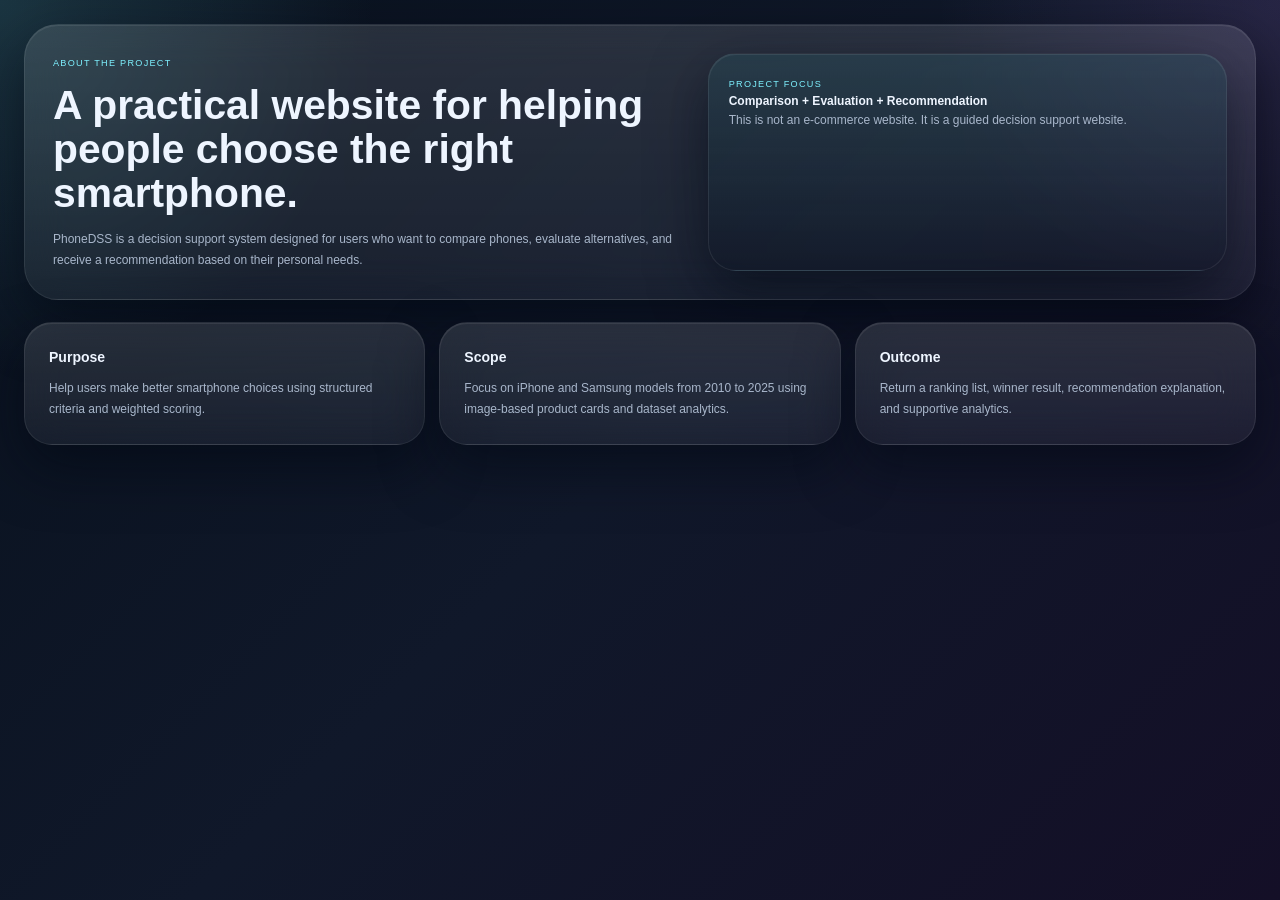
==== about.html @ c708b78e "Polish DSS UI and finalize project structure" ====
<!DOCTYPE html>
<html lang="en">
<head>
  <meta charset="UTF-8">
  <meta name="viewport" content="width=device-width, initial-scale=1.0">
  <title>About PhoneDSS</title>
  <link rel="stylesheet" href="assets/css/style.css?v=clean14">
</head>
<body class="site-page">
  <main class="site-shell">
    <section class="site-hero">
      <div>
        <span class="site-kicker">About The Project</span>
        <h1>A practical website for helping people choose the right smartphone.</h1>
        <p>
          PhoneDSS is a decision support system designed for users who want to compare phones,
          evaluate alternatives, and receive a recommendation based on their personal needs.
        </p>
      </div>
      <div class="site-visual-stack">
        <article class="hero-visual-card">
          <span class="site-kicker">Project Focus</span>
          <strong>Comparison + Evaluation + Recommendation</strong>
          <p>This is not an e-commerce website. It is a guided decision support website.</p>
        </article>
      </div>
    </section>

    <section class="insight-grid">
      <article class="site-card">
        <h3>Purpose</h3>
        <p>Help users make better smartphone choices using structured criteria and weighted scoring.</p>
      </article>
      <article class="site-card">
        <h3>Scope</h3>
        <p>Focus on iPhone and Samsung models from 2010 to 2025 using image-based product cards and dataset analytics.</p>
      </article>
      <article class="site-card">
        <h3>Outcome</h3>
        <p>Return a ranking list, winner result, recommendation explanation, and supportive analytics.</p>
      </article>
    </section>
  </main>
</body>
</html>
---- assets/css/style.css ----
:root {
  --bg: #09111d;
  --bg-elevated: #111b2c;
  --bg-panel: #172338;
  --text: #eef5ff;
  --muted: #a9b7cb;
  --accent: #7ef1ff;
  --accent-2: #bf8cff;
  --accent-soft: rgba(126, 241, 255, 0.14);
  --success: #6ff0c4;
  --warning: #ffd27d;
  --danger: #ff8fa5;
  --radius-xl: 28px;
  --radius-lg: 22px;
  --radius-md: 16px;
  --radius-sm: 12px;
  --shadow-raised:
    0 22px 56px rgba(2, 8, 18, 0.56),
    inset 0 1px 0 rgba(255, 255, 255, 0.08);
  --shadow-inset:
    inset 0 1px 0 rgba(255, 255, 255, 0.05),
    inset 0 -12px 24px rgba(3, 8, 18, 0.3);
  --shadow-hover:
    0 30px 68px rgba(2, 8, 18, 0.7),
    0 0 0 1px rgba(126, 241, 255, 0.18);
  --border: 1px solid rgba(255, 255, 255, 0.08);
  --transition: 220ms ease;
  --sidebar-width: 270px;
}

* {
  box-sizing: border-box;
}

html {
  font-size: 12px;
}

html,
body {
  margin: 0;
  min-height: 100%;
  font-family: "Segoe UI", Tahoma, Geneva, Verdana, sans-serif;
  background:
    radial-gradient(circle at top left, rgba(95, 179, 255, 0.12), transparent 30%),
    radial-gradient(circle at bottom right, rgba(125, 211, 165, 0.08), transparent 25%),
    var(--bg);
  color: var(--text);
}

body {
  min-height: 100vh;
  line-height: 1.5;
}

a {
  color: inherit;
  text-decoration: none;
}

button,
input,
select {
  font: inherit;
}

.app-shell {
  display: flex;
  min-height: 100vh;
  gap: 28px;
  padding: 24px;
}

.sidebar {
  width: var(--sidebar-width);
  background: var(--bg-elevated);
  border: var(--border);
  border-radius: var(--radius-xl);
  box-shadow: var(--shadow-raised);
  padding: 28px 20px;
  display: flex;
  flex-direction: column;
  gap: 24px;
}

.brand {
  display: flex;
  align-items: center;
  gap: 14px;
  padding: 14px 16px;
  border-radius: var(--radius-lg);
  background: var(--bg-panel);
  box-shadow: var(--shadow-raised);
}

.brand-mark {
  width: 48px;
  height: 48px;
  border-radius: 16px;
  display: grid;
  place-items: center;
  background: linear-gradient(145deg, #1f2937, #131922);
  box-shadow: var(--shadow-inset);
  color: var(--accent);
  font-size: 22px;
}

.brand h1,
.brand h2 {
  margin: 0;
  font-size: 1.05rem;
}

.brand p,
.page-header p,
.metric-card p,
.section-card p,
.result-box p,
.placeholder p {
  margin: 4px 0 0;
  color: var(--muted);
}

.menu {
  display: flex;
  flex-direction: column;
  gap: 12px;
}

.menu-label {
  margin: 0 14px;
  color: var(--muted);
  font-size: 0.82rem;
  text-transform: uppercase;
  letter-spacing: 0.12em;
}

.menu a {
  display: flex;
  align-items: center;
  gap: 14px;
  padding: 14px 18px;
  border-radius: var(--radius-md);
  color: var(--muted);
  background: transparent;
  transition:
    transform var(--transition),
    box-shadow var(--transition),
    color var(--transition),
    background var(--transition);
}

.menu a:hover {
  transform: translateX(6px);
  color: var(--text);
  background: rgba(255, 255, 255, 0.02);
  box-shadow: var(--shadow-raised);
}

.menu a.active {
  color: var(--text);
  background: linear-gradient(145deg, rgba(95, 179, 255, 0.16), rgba(95, 179, 255, 0.05));
  box-shadow: var(--shadow-inset);
}

.menu .icon {
  width: 42px;
  height: 42px;
  border-radius: 14px;
  display: grid;
  place-items: center;
  background: var(--bg-panel);
  box-shadow: var(--shadow-raised);
  font-size: 1rem;
}

.content {
  flex: 1;
  display: flex;
  flex-direction: column;
  gap: 24px;
}

.page-header,
.section-card,
.metric-card,
.chart-card,
.form-card,
.result-box,
.product-card,
.auth-card,
.placeholder {
  background: var(--bg-elevated);
  border: var(--border);
  border-radius: var(--radius-xl);
  box-shadow: var(--shadow-raised);
}

.page-header {
  padding: 28px;
  display: flex;
  justify-content: space-between;
  align-items: center;
  gap: 16px;
}

.page-header h2,
.section-card h3,
.chart-card h3,
.form-card h3,
.auth-card h2,
.result-box h3,
.placeholder h3 {
  margin: 0;
}

.header-pill {
  padding: 10px 16px;
  border-radius: 999px;
  background: var(--bg-panel);
  box-shadow: var(--shadow-inset);
  color: var(--accent);
}

.grid {
  display: grid;
  gap: 20px;
}

.metrics-grid {
  grid-template-columns: repeat(auto-fit, minmax(180px, 1fr));
}

.metric-card,
.product-card {
  padding: 22px;
}

.metric-card h3,
.product-card h3 {
  margin: 0 0 10px;
}

.metric-value {
  font-size: 2rem;
  font-weight: 700;
}

.dashboard-grid {
  display: grid;
  grid-template-columns: 2fr 1fr;
  gap: 20px;
}

.chart-card,
.section-card,
.form-card,
.result-box,
.placeholder {
  padding: 24px;
}

.chart-wrap {
  height: 320px;
  margin-top: 20px;
}

.small-chart {
  height: 260px;
}

.split-layout {
  display: grid;
  grid-template-columns: 1.2fr 0.8fr;
  gap: 20px;
}

.form-grid,
.product-grid,
.analytics-grid,
.ranking-list,
.score-list {
  display: grid;
  gap: 18px;
}

.form-grid.two-col,
.product-grid,
.analytics-grid {
  grid-template-columns: repeat(auto-fit, minmax(220px, 1fr));
}

.field {
  display: flex;
  flex-direction: column;
  gap: 10px;
}

.field label {
  color: var(--muted);
  font-size: 0.94rem;
}

.field input,
.field select {
  width: 100%;
  padding: 15px 16px;
  border: 0;
  outline: none;
  color: var(--text);
  background: var(--bg-panel);
  border-radius: var(--radius-md);
  box-shadow: var(--shadow-inset);
  transition: box-shadow var(--transition), transform var(--transition);
}

.field input:focus,
.field select:focus {
  transform: translateY(-1px);
  box-shadow:
    var(--shadow-inset),
    0 0 0 1px rgba(95, 179, 255, 0.35);
}

.btn {
  border: 0;
  border-radius: 18px;
  padding: 14px 22px;
  color: var(--text);
  background: linear-gradient(145deg, #1f2937, #121821);
  box-shadow: var(--shadow-raised);
  cursor: pointer;
  transition:
    transform var(--transition),
    box-shadow var(--transition),
    color var(--transition);
}

.btn:hover {
  transform: translateY(-2px);
  box-shadow: var(--shadow-hover);
  color: var(--accent);
}

.btn:active {
  transform: translateY(0);
  box-shadow: var(--shadow-inset);
}

.auth-page {
  min-height: 100vh;
  display: grid;
  place-items: center;
  padding: 24px;
}

.auth-card {
  width: min(460px, 100%);
  padding: 36px;
}

.auth-card .form-grid {
  margin-top: 24px;
}

.auth-card .btn {
  margin-top: 8px;
}

.product-card .meta,
.ranking-item,
.score-item,
.winner-badge {
  display: flex;
  align-items: center;
  justify-content: space-between;
  gap: 12px;
}

.product-card .meta {
  margin-top: 16px;
  color: var(--muted);
  font-size: 0.92rem;
}

.rich-product-card {
  padding: 0;
  overflow: hidden;
}

.product-image-wrap {
  height: 220px;
  padding: 22px 22px 0;
  display: grid;
  place-items: center;
  background:
    radial-gradient(circle at top, rgba(95, 179, 255, 0.12), transparent 42%),
    var(--bg-elevated);
}

.product-image {
  max-width: 100%;
  max-height: 180px;
  object-fit: contain;
  filter: drop-shadow(0 12px 20px rgba(0, 0, 0, 0.35));
}

.product-content {
  padding: 0 22px 22px;
}

.chip {
  display: inline-flex;
  align-items: center;
  padding: 8px 14px;
  border-radius: 999px;
  background: var(--accent-soft);
  color: var(--accent);
  font-size: 0.88rem;
}

.ranking-list,
.score-list {
  margin-top: 18px;
}

.ranking-item,
.score-item,
.winner-badge {
  padding: 14px 16px;
  border-radius: var(--radius-md);
  background: var(--bg-panel);
  box-shadow: var(--shadow-inset);
}

.winner-badge {
  margin-top: 20px;
  color: var(--success);
}

.muted {
  color: var(--muted);
}

.sidebar-only-preview {
  max-width: 360px;
}

.placeholder {
  display: grid;
  place-items: center;
  min-height: 220px;
  text-align: center;
}

.landing-page {
  min-height: 100vh;
  padding: 28px;
}

.store-shell {
  width: min(1320px, 100%);
  margin: 0 auto;
  display: grid;
  gap: 24px;
}

.store-hero,
.store-block {
  background: var(--bg-elevated);
  border: var(--border);
  border-radius: var(--radius-xl);
  box-shadow: var(--shadow-raised);
}

.store-hero {
  position: relative;
  overflow: hidden;
  padding: 32px;
  background:
    radial-gradient(circle at top left, rgba(255, 191, 105, 0.12), transparent 24%),
    radial-gradient(circle at right center, rgba(95, 179, 255, 0.18), transparent 30%),
    var(--bg-elevated);
}

.store-orb {
  position: absolute;
  border-radius: 999px;
  filter: blur(10px);
  opacity: 0.7;
}

.store-orb-one {
  width: 220px;
  height: 220px;
  top: -80px;
  right: 8%;
  background: radial-gradient(circle, rgba(95, 179, 255, 0.18), transparent 70%);
}

.store-orb-two {
  width: 200px;
  height: 200px;
  bottom: -70px;
  left: -40px;
  background: radial-gradient(circle, rgba(125, 211, 165, 0.12), transparent 70%);
}

.store-nav,
.store-actions,
.spotlight-row,
.store-grid,
.store-hero-grid,
.store-categories,
.product-showcase-grid,
.store-mini-stats {
  display: grid;
  gap: 18px;
}

.store-nav {
  position: relative;
  z-index: 1;
  grid-template-columns: auto 1fr;
  align-items: center;
}

.store-nav-links {
  display: flex;
  justify-content: flex-end;
  flex-wrap: wrap;
  gap: 12px;
}

.store-nav-links a,
.landing-link-button {
  display: inline-flex;
  align-items: center;
  justify-content: center;
  padding: 12px 18px;
  border-radius: 16px;
  background: rgba(255, 255, 255, 0.03);
  box-shadow: var(--shadow-inset);
  transition:
    transform var(--transition),
    box-shadow var(--transition),
    color var(--transition);
}

.store-nav-links a:hover,
.landing-link-button:hover {
  transform: translateY(-2px);
  box-shadow: var(--shadow-hover);
  color: var(--accent);
}

.store-hero-grid {
  position: relative;
  z-index: 1;
  margin-top: 30px;
  grid-template-columns: minmax(320px, 1.1fr) minmax(320px, 0.9fr);
  align-items: center;
}

.store-kicker {
  display: inline-flex;
  align-items: center;
  gap: 10px;
  color: var(--accent);
  text-transform: uppercase;
  letter-spacing: 0.12em;
  font-size: 0.82rem;
}

.store-kicker::before {
  content: "";
  width: 34px;
  height: 1px;
  background: rgba(95, 179, 255, 0.9);
}

.store-copy h1 {
  margin: 18px 0 0;
  font-size: clamp(2.4rem, 4.4vw, 4.9rem);
  line-height: 0.98;
  max-width: 11ch;
}

.store-copy p,
.promo-block p,
.category-card p,
.product-showcase-card p,
.spotlight-main p {
  color: var(--muted);
  line-height: 1.7;
}

.store-copy p {
  margin: 18px 0 0;
  max-width: 34rem;
}

.store-actions {
  margin-top: 28px;
  display: flex;
  flex-wrap: wrap;
  gap: 14px;
}

.store-mini-stats {
  margin-top: 26px;
  grid-template-columns: repeat(3, minmax(0, 1fr));
}

.store-mini-card,
.spotlight-card,
.category-card,
.product-showcase-card {
  border-radius: 22px;
  background: linear-gradient(145deg, #1d2432, #131923);
  box-shadow: var(--shadow-raised);
  border: 1px solid rgba(255, 255, 255, 0.04);
}

.store-mini-card {
  padding: 18px;
}

.store-mini-card strong {
  display: block;
  margin-bottom: 8px;
  font-size: 1.18rem;
}

.store-mini-card span,
.spotlight-label,
.product-badge {
  color: var(--muted);
  font-size: 0.9rem;
}

.spotlight-main {
  padding: 24px;
}

.spotlight-main h3 {
  margin: 14px 0 0;
  font-size: 1.55rem;
}

.device-stack {
  display: grid;
  grid-template-columns: repeat(2, minmax(0, 1fr));
  gap: 14px;
  margin-top: 20px;
}

.device-tile {
  padding: 18px;
  border-radius: 18px;
  background: rgba(255, 255, 255, 0.03);
  box-shadow: var(--shadow-inset);
}

.device-tile span {
  display: block;
  margin-bottom: 8px;
  color: var(--muted);
  font-size: 0.85rem;
}

.device-tile strong {
  font-size: 1.1rem;
}

.spotlight-row {
  grid-template-columns: repeat(2, minmax(0, 1fr));
}

.spotlight-card {
  padding: 20px;
}

.spotlight-card strong {
  display: block;
  margin-top: 8px;
  font-size: 1.2rem;
}

.store-sections,
.store-grid {
  display: grid;
  gap: 24px;
}

.store-block {
  padding: 28px;
}

.store-categories {
  grid-template-columns: repeat(3, minmax(0, 1fr));
}

.category-card,
.product-showcase-card {
  padding: 22px;
  transition:
    transform var(--transition),
    box-shadow var(--transition),
    border-color var(--transition);
}

.category-card:hover,
.product-showcase-card:hover {
  transform: translateY(-4px);
  box-shadow: var(--shadow-hover);
  border-color: rgba(95, 179, 255, 0.14);
}

.category-card h3,
.product-showcase-card h3,
.promo-block h2 {
  margin: 16px 0 10px;
}

.store-grid {
  grid-template-columns: 1.35fr 0.9fr;
}

.product-showcase-grid {
  grid-template-columns: repeat(2, minmax(0, 1fr));
}

.product-badge {
  display: inline-flex;
  padding: 8px 12px;
  border-radius: 999px;
  background: rgba(95, 179, 255, 0.12);
  color: var(--accent);
}

.product-showcase-card strong {
  display: inline-block;
  margin-top: 20px;
  color: var(--text);
}

.promo-block {
  display: flex;
  flex-direction: column;
  justify-content: center;
  background:
    radial-gradient(circle at top right, rgba(95, 179, 255, 0.12), transparent 24%),
    linear-gradient(145deg, #1b2230, #121821);
}

.landing-panel-header {
  display: flex;
  justify-content: space-between;
  align-items: flex-start;
  gap: 16px;
  margin-bottom: 24px;
}

.landing-panel-header h2 {
  margin: 0;
  font-size: 1.4rem;
}

.landing-panel-header p {
  margin: 8px 0 0;
  color: var(--muted);
}

.nav-card-icon {
  width: 52px;
  height: 52px;
  border-radius: 18px;
  display: grid;
  place-items: center;
  background: var(--bg-panel);
  box-shadow: var(--shadow-inset);
  color: var(--accent);
  font-size: 1.2rem;
}

.nav-card-tag {
  color: var(--muted);
  font-size: 0.82rem;
  text-transform: uppercase;
  letter-spacing: 0.08em;
}

@media (max-width: 1080px) {
  .dashboard-grid,
  .split-layout,
  .store-hero-grid,
  .store-grid {
    grid-template-columns: 1fr;
  }

  .store-hero,
  .store-block {
    padding: 28px;
  }

  .store-copy h1 {
    max-width: 13ch;
  }
}

@media (max-width: 900px) {
  .app-shell {
    flex-direction: column;
  }

  .sidebar {
    width: 100%;
  }

  .store-nav,
  .store-categories,
  .store-mini-stats,
  .spotlight-row,
  .product-showcase-grid,
  .device-stack {
    grid-template-columns: 1fr;
  }

  .landing-panel-header,
  .store-nav-links,
  .store-actions {
    flex-direction: column;
    align-items: flex-start;
    justify-content: flex-start;
  }
}

@media (max-width: 640px) {
  .app-shell {
    padding: 16px;
  }

  .page-header,
  .section-card,
  .chart-card,
  .form-card,
  .result-box,
  .metric-card,
  .product-card,
  .auth-card {
    padding: 20px;
  }

  .landing-page {
    padding: 16px;
  }

  .store-hero,
  .store-block {
    padding: 22px;
  }

  .store-copy h1 {
    font-size: 2rem;
  }
}

.simple-home {
  width: min(1120px, 100%);
  margin: 0 auto;
  display: grid;
  gap: 24px;
}

.simple-hero,
.simple-stat-card,
.simple-link-card {
  background: var(--bg-elevated);
  border: var(--border);
  border-radius: var(--radius-xl);
  box-shadow: var(--shadow-raised);
}

.simple-hero {
  position: relative;
  overflow: hidden;
  padding: 32px;
  background:
    radial-gradient(circle at top right, rgba(95, 179, 255, 0.16), transparent 28%),
    radial-gradient(circle at bottom left, rgba(125, 211, 165, 0.08), transparent 24%),
    var(--bg-elevated);
}

.simple-glow {
  position: absolute;
  border-radius: 999px;
  opacity: 0.7;
  filter: blur(10px);
}

.simple-glow-one {
  width: 180px;
  height: 180px;
  top: -70px;
  right: -30px;
  background: radial-gradient(circle, rgba(95, 179, 255, 0.2), transparent 70%);
}

.simple-glow-two {
  width: 160px;
  height: 160px;
  bottom: -60px;
  left: -40px;
  background: radial-gradient(circle, rgba(255, 191, 105, 0.12), transparent 70%);
}

.simple-nav,
.simple-actions,
.simple-stats,
.simple-links {
  display: grid;
  gap: 18px;
}

.simple-nav {
  position: relative;
  z-index: 1;
  grid-template-columns: auto 1fr;
  align-items: center;
}

.simple-nav-links {
  display: flex;
  justify-content: flex-end;
  flex-wrap: wrap;
  gap: 12px;
}

.simple-nav-links a {
  display: inline-flex;
  align-items: center;
  justify-content: center;
  padding: 12px 18px;
  border-radius: 16px;
  background: rgba(255, 255, 255, 0.03);
  box-shadow: var(--shadow-inset);
  transition:
    transform var(--transition),
    box-shadow var(--transition),
    color var(--transition);
}

.simple-nav-links a:hover {
  transform: translateY(-2px);
  box-shadow: var(--shadow-hover);
  color: var(--accent);
}

.simple-hero-body {
  position: relative;
  z-index: 1;
  max-width: 760px;
  margin-top: 38px;
}

.simple-kicker {
  display: inline-flex;
  align-items: center;
  gap: 10px;
  color: var(--accent);
  font-size: 0.82rem;
  text-transform: uppercase;
  letter-spacing: 0.12em;
}

.simple-kicker::before {
  content: "";
  width: 34px;
  height: 1px;
  background: rgba(95, 179, 255, 0.8);
}

.simple-hero h1 {
  margin: 18px 0 0;
  font-size: clamp(2.2rem, 4vw, 4rem);
  line-height: 1.04;
  max-width: 12ch;
}

.simple-hero p {
  margin: 18px 0 0;
  max-width: 42rem;
  color: var(--muted);
  line-height: 1.7;
}

.simple-actions {
  margin-top: 26px;
  display: flex;
  flex-wrap: wrap;
  gap: 14px;
}

.simple-stats {
  grid-template-columns: repeat(3, minmax(0, 1fr));
}

.simple-stat-card {
  padding: 22px;
}

.simple-stat-card strong {
  display: block;
  margin-bottom: 8px;
  font-size: 1.4rem;
}

.simple-stat-card span {
  color: var(--muted);
}

.simple-links {
  grid-template-columns: repeat(2, minmax(0, 1fr));
}

.simple-link-card {
  padding: 24px;
  transition:
    transform var(--transition),
    box-shadow var(--transition),
    border-color var(--transition);
}

.simple-link-card:hover {
  transform: translateY(-4px);
  box-shadow: var(--shadow-hover);
  border-color: rgba(95, 179, 255, 0.16);
}

.simple-link-card h3 {
  margin: 18px 0 10px;
}

.simple-link-card p {
  margin: 0;
  color: var(--muted);
  line-height: 1.7;
}

@media (max-width: 900px) {
  .simple-nav,
  .simple-stats,
  .simple-links {
    grid-template-columns: 1fr;
  }

  .simple-nav-links,
  .simple-actions {
    justify-content: flex-start;
  }
}

@media (max-width: 640px) {
  .simple-hero {
    padding: 22px;
  }

  .simple-hero-body {
    margin-top: 28px;
  }

  .simple-hero h1 {
    font-size: 2rem;
  }
}

.academic-home {
  width: min(1160px, 100%);
  margin: 0 auto;
  display: grid;
  gap: 24px;
}

.academic-hero,
.academic-metric-card,
.academic-section,
.academic-summary-card,
.academic-summary-item,
.academic-card,
.academic-objective {
  background: var(--bg-elevated);
  border: var(--border);
  border-radius: var(--radius-xl);
  box-shadow: var(--shadow-raised);
}

.academic-hero {
  position: relative;
  overflow: hidden;
  padding: 32px;
  background:
    radial-gradient(circle at top right, rgba(95, 179, 255, 0.12), transparent 26%),
    radial-gradient(circle at bottom left, rgba(125, 211, 165, 0.06), transparent 24%),
    var(--bg-elevated);
}

.academic-glow {
  position: absolute;
  border-radius: 999px;
  opacity: 0.65;
  filter: blur(10px);
}

.academic-glow-one {
  width: 180px;
  height: 180px;
  top: -60px;
  right: -30px;
  background: radial-gradient(circle, rgba(95, 179, 255, 0.15), transparent 70%);
}

.academic-glow-two {
  width: 160px;
  height: 160px;
  bottom: -50px;
  left: -30px;
  background: radial-gradient(circle, rgba(255, 191, 105, 0.08), transparent 70%);
}

.academic-nav,
.academic-actions,
.academic-metrics,
.academic-grid {
  display: grid;
  gap: 18px;
}

.academic-nav {
  position: relative;
  z-index: 1;
  grid-template-columns: auto 1fr;
  align-items: center;
}

.academic-nav-links {
  display: flex;
  justify-content: flex-end;
  flex-wrap: wrap;
  gap: 12px;
}

.academic-nav-links a {
  display: inline-flex;
  align-items: center;
  justify-content: center;
  padding: 12px 18px;
  border-radius: 16px;
  background: rgba(255, 255, 255, 0.03);
  box-shadow: var(--shadow-inset);
  transition:
    transform var(--transition),
    box-shadow var(--transition),
    color var(--transition);
}

.academic-nav-links a:hover {
  transform: translateY(-2px);
  box-shadow: var(--shadow-hover);
  color: var(--accent);
}

.academic-hero-grid {
  position: relative;
  z-index: 1;
  display: grid;
  grid-template-columns: minmax(320px, 1.2fr) minmax(300px, 0.8fr);
  gap: 24px;
  margin-top: 34px;
}

.academic-kicker {
  display: inline-flex;
  align-items: center;
  gap: 10px;
  color: var(--accent);
  font-size: 0.82rem;
  text-transform: uppercase;
  letter-spacing: 0.12em;
}

.academic-kicker::before {
  content: "";
  width: 34px;
  height: 1px;
  background: rgba(95, 179, 255, 0.8);
}

.academic-copy h1 {
  margin: 18px 0 0;
  font-size: clamp(2.2rem, 4vw, 4rem);
  line-height: 1.06;
  max-width: 14ch;
}

.academic-copy p,
.academic-card p,
.academic-summary-card p,
.academic-objective p {
  color: var(--muted);
  line-height: 1.75;
}

.academic-copy p {
  margin: 18px 0 0;
  max-width: 40rem;
}

.academic-actions {
  margin-top: 26px;
  display: flex;
  flex-wrap: wrap;
  gap: 14px;
}

.academic-summary {
  display: grid;
  gap: 16px;
}

.academic-summary-card,
.academic-summary-item {
  padding: 22px;
}

.academic-label,
.academic-card-tag {
  display: inline-flex;
  color: var(--accent);
  font-size: 0.8rem;
  text-transform: uppercase;
  letter-spacing: 0.1em;
}

.academic-summary-card h3 {
  margin: 14px 0 10px;
}

.academic-summary-item strong {
  display: block;
  margin-bottom: 8px;
}

.academic-summary-item span {
  color: var(--muted);
  line-height: 1.6;
}

.academic-metrics {
  grid-template-columns: repeat(3, minmax(0, 1fr));
}

.academic-metric-card {
  padding: 22px;
}

.academic-metric-card strong {
  display: block;
  margin-bottom: 8px;
  font-size: 1.35rem;
}

.academic-metric-card span {
  color: var(--muted);
}

.academic-section {
  padding: 28px;
}

.academic-section-head {
  display: flex;
  justify-content: space-between;
  align-items: flex-start;
  gap: 16px;
  margin-bottom: 24px;
}

.academic-section-head h2 {
  margin: 0;
}

.academic-section-head p {
  margin: 8px 0 0;
  color: var(--muted);
}

.academic-grid {
  grid-template-columns: repeat(2, minmax(0, 1fr));
}

.academic-card {
  padding: 24px;
  transition:
    transform var(--transition),
    box-shadow var(--transition),
    border-color var(--transition);
}

.academic-card:hover {
  transform: translateY(-4px);
  box-shadow: var(--shadow-hover);
  border-color: rgba(95, 179, 255, 0.14);
}

.academic-card .nav-card-icon {
  margin-top: 16px;
}

.academic-card h3 {
  margin: 18px 0 10px;
}

.academic-objective {
  padding: 24px;
}

.academic-objective p {
  margin: 0;
  max-width: 58rem;
}

@media (max-width: 960px) {
  .academic-hero-grid,
  .academic-metrics,
  .academic-grid {
    grid-template-columns: 1fr;
  }

  .academic-nav {
    grid-template-columns: 1fr;
  }

  .academic-nav-links,
  .academic-actions {
    justify-content: flex-start;
  }
}

@media (max-width: 640px) {
  .academic-hero,
  .academic-section {
    padding: 22px;
  }

  .academic-copy h1 {
    font-size: 2rem;
  }

  .academic-section-head {
    flex-direction: column;
    align-items: flex-start;
  }
}

.website-home {
  width: min(1240px, 100%);
  margin: 0 auto;
  display: grid;
  gap: 24px;
}

.website-hero,
.website-section,
.info-card,
.image-feature-card,
.website-module-card,
.compact-section {
  background: var(--bg-elevated);
  border: var(--border);
  border-radius: var(--radius-xl);
  box-shadow: var(--shadow-raised);
}

.website-hero {
  position: relative;
  overflow: hidden;
  padding: 32px;
  background:
    radial-gradient(circle at top right, rgba(95, 179, 255, 0.16), transparent 26%),
    radial-gradient(circle at bottom left, rgba(125, 211, 165, 0.08), transparent 24%),
    var(--bg-elevated);
}

.website-glow {
  position: absolute;
  border-radius: 999px;
  opacity: 0.7;
  filter: blur(10px);
}

.website-glow-one {
  width: 190px;
  height: 190px;
  top: -60px;
  right: -30px;
  background: radial-gradient(circle, rgba(95, 179, 255, 0.16), transparent 70%);
}

.website-glow-two {
  width: 160px;
  height: 160px;
  bottom: -50px;
  left: -40px;
  background: radial-gradient(circle, rgba(255, 191, 105, 0.08), transparent 70%);
}

.website-nav,
.website-actions,
.website-feature-grid,
.website-card-grid,
.website-bottom-grid,
.website-mini-metrics,
.gallery-strip {
  display: grid;
  gap: 18px;
}

.website-nav {
  position: relative;
  z-index: 1;
  grid-template-columns: auto 1fr;
  align-items: center;
}

.website-nav-links {
  display: flex;
  justify-content: flex-end;
  flex-wrap: wrap;
  gap: 12px;
}

.website-nav-links a {
  display: inline-flex;
  align-items: center;
  justify-content: center;
  padding: 12px 18px;
  border-radius: 16px;
  background: rgba(255, 255, 255, 0.03);
  box-shadow: var(--shadow-inset);
  transition:
    transform var(--transition),
    box-shadow var(--transition),
    color var(--transition);
}

.website-nav-links a:hover {
  transform: translateY(-2px);
  box-shadow: var(--shadow-hover);
  color: var(--accent);
}

.website-hero-grid {
  position: relative;
  z-index: 1;
  display: grid;
  grid-template-columns: minmax(320px, 1.05fr) minmax(320px, 0.95fr);
  gap: 24px;
  align-items: center;
  margin-top: 32px;
}

.website-kicker,
.website-card-tag {
  display: inline-flex;
  align-items: center;
  gap: 10px;
  color: var(--accent);
  font-size: 0.82rem;
  text-transform: uppercase;
  letter-spacing: 0.12em;
}

.website-kicker::before {
  content: "";
  width: 34px;
  height: 1px;
  background: rgba(95, 179, 255, 0.8);
}

.website-copy h1 {
  margin: 18px 0 0;
  font-size: clamp(2.4rem, 4.1vw, 4.4rem);
  line-height: 1.02;
  max-width: 12ch;
}

.website-copy p,
.website-module-content p,
.image-feature-content p,
.info-card p,
.criteria-item span,
.highlight-panel p {
  color: var(--muted);
  line-height: 1.72;
}

.website-copy p {
  margin: 18px 0 0;
  max-width: 40rem;
}

.website-actions {
  display: flex;
  flex-wrap: wrap;
  gap: 14px;
  margin-top: 26px;
}

.website-mini-metrics {
  margin-top: 28px;
  grid-template-columns: repeat(3, minmax(0, 1fr));
}

.website-mini-metric {
  padding: 16px 18px;
  border-radius: 18px;
  background: rgba(255, 255, 255, 0.03);
  box-shadow: var(--shadow-inset);
}

.website-mini-metric strong {
  display: block;
  margin-bottom: 8px;
  font-size: 1.2rem;
}

.website-mini-metric span {
  color: var(--muted);
  font-size: 0.9rem;
}

.hero-visual-card,
.website-module-card img,
.image-feature-card img {
  width: 100%;
  object-fit: cover;
}

.hero-visual-card {
  position: relative;
  min-height: 420px;
  border-radius: 28px;
  overflow: hidden;
  box-shadow: var(--shadow-raised);
}

.hero-visual-stack {
  position: relative;
  padding: 14px 0 14px 14px;
}

.hero-visual-card img {
  height: 100%;
}

.hero-visual-overlay {
  position: absolute;
  left: 22px;
  right: 22px;
  bottom: 22px;
  padding: 18px 20px;
  border-radius: 20px;
  background: rgba(17, 22, 31, 0.68);
  backdrop-filter: blur(10px);
}

.hero-visual-overlay span {
  display: block;
  color: var(--muted);
  margin-bottom: 8px;
}

.hero-visual-overlay strong {
  font-size: 1.2rem;
}

.floating-insight-card {
  position: absolute;
  left: -6px;
  bottom: -10px;
  width: min(280px, 82%);
  padding: 20px;
  border-radius: 22px;
  background: rgba(17, 22, 31, 0.82);
  backdrop-filter: blur(14px);
  box-shadow: var(--shadow-hover);
  border: 1px solid rgba(255, 255, 255, 0.06);
}

.floating-insight-card h3 {
  margin: 12px 0 10px;
}

.floating-insight-card p {
  margin: 0;
  color: var(--muted);
  line-height: 1.65;
}

.website-feature-grid {
  grid-template-columns: 1.3fr 0.7fr 0.7fr;
}

.image-feature-card {
  display: grid;
  grid-template-columns: 1fr 0.92fr;
  overflow: hidden;
}

.image-feature-content {
  padding: 26px;
}

.image-feature-card img {
  height: 100%;
  min-height: 250px;
}

.dramatic-card {
  background:
    linear-gradient(145deg, rgba(255,255,255,0.02), transparent),
    var(--bg-elevated);
}

.image-feature-content h3,
.info-card strong,
.highlight-panel h3 {
  margin: 14px 0 10px;
}

.text-link {
  display: inline-flex;
  margin-top: 16px;
  color: var(--accent);
}

.info-card {
  padding: 26px;
  display: flex;
  flex-direction: column;
  gap: 14px;
}

.info-card strong {
  display: block;
  font-size: 1.35rem;
}

.info-card-image {
  width: 100%;
  height: 160px;
  object-fit: cover;
  border-radius: 20px;
  box-shadow: var(--shadow-inset);
}

.website-section {
  padding: 28px;
}

.website-section-head {
  display: flex;
  justify-content: space-between;
  align-items: flex-start;
  gap: 16px;
  margin-bottom: 24px;
}

.website-section-head h2 {
  margin: 0;
}

.website-section-head p {
  margin: 8px 0 0;
  color: var(--muted);
}

.website-card-grid {
  grid-template-columns: repeat(2, minmax(0, 1fr));
}

.website-module-card {
  overflow: hidden;
  transition:
    transform var(--transition),
    box-shadow var(--transition),
    border-color var(--transition);
}

.website-module-card:hover {
  transform: translateY(-4px);
  box-shadow: var(--shadow-hover);
  border-color: rgba(95, 179, 255, 0.16);
}

.website-module-card img {
  display: block;
  height: 220px;
}

.website-module-content {
  padding: 22px;
}

.website-module-content h3 {
  margin: 14px 0 10px;
}

.website-bottom-grid {
  grid-template-columns: 1.1fr 0.9fr;
}

.compact-section {
  padding: 28px;
}

.criteria-list {
  display: grid;
  gap: 14px;
}

.criteria-item {
  padding: 16px 18px;
  border-radius: 18px;
  background: var(--bg-panel);
  box-shadow: var(--shadow-inset);
}

.criteria-item strong {
  display: block;
  margin-bottom: 8px;
}

.highlight-panel {
  background:
    radial-gradient(circle at top right, rgba(95, 179, 255, 0.12), transparent 26%),
    linear-gradient(145deg, #1b2230, #121821);
}

.gallery-strip {
  grid-template-columns: repeat(3, minmax(0, 1fr));
}

.gallery-card {
  min-height: 220px;
  overflow: hidden;
  border-radius: 26px;
  background: var(--bg-elevated);
  border: var(--border);
  box-shadow: var(--shadow-raised);
}

.gallery-card img {
  width: 100%;
  height: 100%;
  object-fit: cover;
  transition: transform 280ms ease;
}

.gallery-card:hover img {
  transform: scale(1.04);
}

@media (max-width: 1080px) {
  .website-hero-grid,
  .website-feature-grid,
  .website-bottom-grid,
  .gallery-strip {
    grid-template-columns: 1fr;
  }

  .image-feature-card {
    grid-template-columns: 1fr;
  }
}

@media (max-width: 900px) {
  .website-nav {
    grid-template-columns: 1fr;
  }

  .website-nav-links,
  .website-actions {
    justify-content: flex-start;
  }

  .website-card-grid,
  .website-mini-metrics {
    grid-template-columns: 1fr;
  }
}

@media (max-width: 640px) {
  .website-hero,
  .website-section,
  .compact-section,
  .info-card {
    padding: 22px;
  }

  .website-copy h1 {
    font-size: 2rem;
  }

  .website-section-head {
    flex-direction: column;
    align-items: flex-start;
  }

  .hero-visual-card {
    min-height: 300px;
  }

  .floating-insight-card {
    position: static;
    width: 100%;
    margin-top: 16px;
  }
}

.clean-site {
  width: min(1120px, 100%);
  margin: 0 auto;
  display: grid;
  gap: 24px;
}

.clean-hero,
.clean-stat-card,
.clean-link-card {
  background: var(--bg-elevated);
  border: var(--border);
  border-radius: var(--radius-xl);
  box-shadow: var(--shadow-raised);
}

.clean-hero {
  position: relative;
  overflow: hidden;
  padding: 32px;
  background:
    radial-gradient(circle at top right, rgba(95, 179, 255, 0.14), transparent 26%),
    radial-gradient(circle at bottom left, rgba(125, 211, 165, 0.08), transparent 24%),
    var(--bg-elevated);
}

.clean-glow {
  position: absolute;
  border-radius: 999px;
  filter: blur(10px);
  opacity: 0.7;
}

.clean-glow-one {
  width: 160px;
  height: 160px;
  top: -50px;
  right: -20px;
  background: radial-gradient(circle, rgba(95, 179, 255, 0.16), transparent 70%);
}

.clean-glow-two {
  width: 140px;
  height: 140px;
  bottom: -40px;
  left: -30px;
  background: radial-gradient(circle, rgba(255, 191, 105, 0.08), transparent 70%);
}

.clean-nav,
.clean-stats,
.clean-links {
  display: grid;
  gap: 18px;
}

.clean-nav {
  position: relative;
  z-index: 1;
  grid-template-columns: auto 1fr;
  align-items: center;
}

.clean-nav-links {
  display: flex;
  justify-content: flex-end;
  flex-wrap: wrap;
  gap: 12px;
}

.clean-nav-links a {
  display: inline-flex;
  align-items: center;
  justify-content: center;
  padding: 12px 18px;
  border-radius: 16px;
  background: rgba(255, 255, 255, 0.03);
  box-shadow: var(--shadow-inset);
  transition: transform var(--transition), box-shadow var(--transition), color var(--transition);
}

.clean-nav-links a:hover {
  transform: translateY(-2px);
  box-shadow: var(--shadow-hover);
  color: var(--accent);
}

.clean-hero-grid {
  position: relative;
  z-index: 1;
  display: grid;
  grid-template-columns: minmax(320px, 1fr) minmax(280px, 0.9fr);
  gap: 24px;
  align-items: center;
  margin-top: 28px;
}

.clean-kicker {
  display: inline-flex;
  align-items: center;
  gap: 10px;
  color: var(--accent);
  font-size: 0.82rem;
  text-transform: uppercase;
  letter-spacing: 0.12em;
}

.clean-kicker::before {
  content: "";
  width: 34px;
  height: 1px;
  background: rgba(95, 179, 255, 0.8);
}

.clean-copy h1 {
  margin: 18px 0 0;
  font-size: clamp(2.3rem, 4vw, 4rem);
  line-height: 1.04;
  max-width: 11ch;
}

.clean-copy p,
.clean-link-content p,
.clean-stat-card span {
  color: var(--muted);
}

.clean-copy p {
  margin: 18px 0 0;
  max-width: 34rem;
  line-height: 1.75;
}

.clean-actions {
  display: flex;
  flex-wrap: wrap;
  gap: 14px;
  margin-top: 24px;
}

.clean-hero-image {
  min-height: 380px;
  overflow: hidden;
  border-radius: 28px;
  box-shadow: var(--shadow-raised);
}

.clean-hero-image img {
  width: 100%;
  height: 100%;
  object-fit: cover;
}

.clean-stats {
  grid-template-columns: repeat(3, minmax(0, 1fr));
}

.clean-stat-card {
  padding: 22px;
}

.clean-stat-card strong {
  display: block;
  margin-bottom: 8px;
  font-size: 1.35rem;
}

.clean-links {
  grid-template-columns: repeat(2, minmax(0, 1fr));
}

.clean-link-card {
  overflow: hidden;
  transition: transform var(--transition), box-shadow var(--transition), border-color var(--transition);
}

.clean-link-card:hover {
  transform: translateY(-4px);
  box-shadow: var(--shadow-hover);
  border-color: rgba(95, 179, 255, 0.14);
}

.clean-link-card img {
  display: block;
  width: 100%;
  height: 230px;
  object-fit: cover;
}

.clean-link-content {
  padding: 22px;
}

.clean-link-content h3 {
  margin: 0 0 8px;
}

.clean-link-content p {
  margin: 0;
  line-height: 1.7;
}

@media (max-width: 900px) {
  .clean-nav,
  .clean-hero-grid,
  .clean-stats,
  .clean-links {
    grid-template-columns: 1fr;
  }

  .clean-nav-links,
  .clean-actions {
    justify-content: flex-start;
  }
}

@media (max-width: 640px) {
  .clean-hero,
  .clean-stat-card,
  .clean-link-content {
    padding: 22px;
  }

  .clean-copy h1 {
    font-size: 2rem;
  }

  .clean-hero-image {
    min-height: 280px;
  }
}

.research-home {
  width: min(1240px, 100%);
  margin: 0 auto;
  display: grid;
  gap: 24px;
}

.research-hero,
.research-quick-card,
.research-module-card,
.content-hero,
.content-card {
  background: var(--bg-elevated);
  border: var(--border);
  border-radius: var(--radius-xl);
  box-shadow: var(--shadow-raised);
}

.research-hero {
  position: relative;
  overflow: hidden;
  padding: 32px;
  background:
    radial-gradient(circle at top right, rgba(95, 179, 255, 0.14), transparent 26%),
    radial-gradient(circle at bottom left, rgba(125, 211, 165, 0.08), transparent 22%),
    var(--bg-elevated);
}

.research-glow {
  position: absolute;
  border-radius: 999px;
  filter: blur(10px);
  opacity: 0.7;
}

.research-glow-one {
  width: 190px;
  height: 190px;
  top: -55px;
  right: -25px;
  background: radial-gradient(circle, rgba(95, 179, 255, 0.16), transparent 70%);
}

.research-glow-two {
  width: 150px;
  height: 150px;
  bottom: -40px;
  left: -30px;
  background: radial-gradient(circle, rgba(255, 191, 105, 0.08), transparent 70%);
}

.research-nav,
.research-actions,
.research-quick-grid,
.research-modules,
.content-grid {
  display: grid;
  gap: 18px;
}

.research-nav {
  position: relative;
  z-index: 1;
  grid-template-columns: auto 1fr;
  align-items: center;
}

.research-nav-links {
  display: flex;
  justify-content: flex-end;
  flex-wrap: wrap;
  gap: 10px;
}

.research-nav-links a {
  display: inline-flex;
  align-items: center;
  justify-content: center;
  padding: 11px 16px;
  border-radius: 14px;
  background: rgba(255, 255, 255, 0.03);
  box-shadow: var(--shadow-inset);
  color: var(--muted);
  transition: transform var(--transition), box-shadow var(--transition), color var(--transition), background var(--transition);
}

.research-nav-links a:hover,
.research-nav-links a.active {
  color: var(--text);
  background: rgba(95, 179, 255, 0.08);
  box-shadow: var(--shadow-hover);
}

.research-hero-grid,
.content-hero {
  position: relative;
  z-index: 1;
  display: grid;
  grid-template-columns: minmax(320px, 1fr) minmax(300px, 0.9fr);
  gap: 24px;
  align-items: center;
  margin-top: 28px;
}

.research-kicker,
.research-tag {
  display: inline-flex;
  align-items: center;
  gap: 10px;
  color: var(--accent);
  font-size: 0.82rem;
  text-transform: uppercase;
  letter-spacing: 0.12em;
}

.research-kicker::before {
  content: "";
  width: 34px;
  height: 1px;
  background: rgba(95, 179, 255, 0.8);
}

.research-copy h1,
.content-hero h1 {
  margin: 18px 0 0;
  font-size: clamp(2.3rem, 4vw, 4rem);
  line-height: 1.04;
  max-width: 13ch;
}

.research-copy p,
.research-module-content p,
.content-card p,
.content-hero p {
  color: var(--muted);
  line-height: 1.75;
}

.research-copy p,
.content-hero p {
  margin: 18px 0 0;
  max-width: 38rem;
}

.research-actions {
  display: flex;
  flex-wrap: wrap;
  gap: 14px;
  margin-top: 24px;
}

.research-hero-visual {
  min-height: 390px;
  overflow: hidden;
  border-radius: 28px;
  box-shadow: var(--shadow-raised);
  position: relative;
}

.research-hero-visual img,
.content-hero img,
.research-module-card img {
  width: 100%;
  height: 100%;
  object-fit: cover;
  display: block;
}

.research-visual-badge {
  position: absolute;
  left: 18px;
  right: 18px;
  bottom: 18px;
  padding: 18px;
  border-radius: 20px;
  background: rgba(17, 22, 31, 0.72);
  backdrop-filter: blur(10px);
}

.research-visual-badge span {
  display: block;
  color: var(--muted);
  margin-bottom: 8px;
}

.research-quick-grid {
  grid-template-columns: repeat(3, minmax(0, 1fr));
}

.research-quick-card,
.content-card {
  padding: 24px;
}

.research-quick-card strong {
  display: block;
  margin-bottom: 8px;
  font-size: 1.35rem;
}

.research-quick-card span {
  color: var(--muted);
}

.research-modules {
  grid-template-columns: repeat(3, minmax(0, 1fr));
}

.research-module-card {
  overflow: hidden;
  transition: transform var(--transition), box-shadow var(--transition), border-color var(--transition);
}

.research-module-card:hover {
  transform: translateY(-4px);
  box-shadow: var(--shadow-hover);
  border-color: rgba(95, 179, 255, 0.14);
}

.research-module-card img {
  height: 220px;
}

.research-module-content {
  padding: 22px;
}

.research-module-content h3 {
  margin: 12px 0 10px;
}

.content-page {
  width: min(1160px, 100%);
  margin: 0 auto;
  display: grid;
  gap: 24px;
}

.simple-page-nav {
  padding: 0;
}

.content-hero {
  margin-top: 0;
  padding: 28px;
}

.content-hero img {
  min-height: 320px;
  border-radius: 24px;
  box-shadow: var(--shadow-raised);
}

.content-grid {
  grid-template-columns: repeat(3, minmax(0, 1fr));
}

.feature-card {
  background:
    radial-gradient(circle at top right, rgba(95, 179, 255, 0.12), transparent 26%),
    linear-gradient(145deg, #1b2230, #121821);
}

.large-result {
  font-size: 2rem;
  font-weight: 700;
  color: var(--accent);
}

.register-card {
  width: min(520px, 100%);
}

@media (max-width: 1080px) {
  .research-hero-grid,
  .content-hero,
  .research-modules,
  .content-grid {
    grid-template-columns: 1fr;
  }
}

@media (max-width: 900px) {
  .research-nav,
  .research-quick-grid {
    grid-template-columns: 1fr;
  }

  .research-nav-links,
  .research-actions {
    justify-content: flex-start;
  }
}

@media (max-width: 640px) {
  .research-hero,
  .content-hero,
  .content-card,
  .research-quick-card {
    padding: 22px;
  }

  .research-copy h1,
  .content-hero h1 {
    font-size: 2rem;
  }

  .research-hero-visual,
  .content-hero img {
    min-height: 260px;
  }
}

.cryptic-page {
  padding: 0;
  background:
    linear-gradient(135deg, rgba(170, 255, 108, 0.78), rgba(115, 182, 62, 0.94)),
    #0f1a0d;
  overflow: hidden;
}

.cryptic-home {
  min-height: 100vh;
  padding: 26px 28px 24px;
  color: #f8fbf3;
  position: relative;
}

.cryptic-topbar {
  display: flex;
  justify-content: space-between;
  align-items: center;
  gap: 20px;
  position: relative;
  z-index: 5;
}

.cryptic-brand {
  background: rgba(20, 22, 20, 0.82);
  border: 1px solid rgba(255, 255, 255, 0.05);
  box-shadow: 0 18px 40px rgba(0, 0, 0, 0.22);
}

.cryptic-nav {
  display: flex;
  gap: 10px;
  flex-wrap: wrap;
}

.cryptic-nav a {
  padding: 11px 16px;
  border-radius: 999px;
  color: rgba(16, 23, 14, 0.9);
  background: rgba(238, 255, 217, 0.36);
  backdrop-filter: blur(10px);
  transition: transform var(--transition), background var(--transition);
}

.cryptic-nav a.active,
.cryptic-nav a:hover {
  transform: translateY(-2px);
  background: rgba(20, 22, 20, 0.82);
  color: #dff8b6;
}

.cryptic-stage {
  position: relative;
  display: grid;
  grid-template-columns: 280px minmax(340px, 1fr) 280px;
  gap: 26px;
  align-items: start;
  margin-top: 28px;
  min-height: calc(100vh - 150px);
}

.bg-orb {
  position: absolute;
  border-radius: 999px;
  filter: blur(10px);
  pointer-events: none;
}

.orb-one {
  width: 420px;
  height: 420px;
  top: 90px;
  left: 28%;
  background: radial-gradient(circle, rgba(222, 255, 164, 0.42), transparent 68%);
}

.orb-two {
  width: 360px;
  height: 360px;
  right: 6%;
  top: 120px;
  background: radial-gradient(circle, rgba(255, 182, 128, 0.22), transparent 70%);
}

.orb-three {
  width: 300px;
  height: 300px;
  left: 8%;
  bottom: 60px;
  background: radial-gradient(circle, rgba(17, 31, 11, 0.32), transparent 72%);
}

.float-col {
  display: grid;
  gap: 18px;
  position: relative;
  z-index: 4;
}

.float-card {
  background: rgba(19, 21, 24, 0.9);
  color: #f7faf2;
  border-radius: 24px;
  border: 1px solid rgba(255, 255, 255, 0.06);
  box-shadow: 0 24px 42px rgba(8, 12, 6, 0.28);
  padding: 18px;
  backdrop-filter: blur(10px);
}

.profile-card {
  display: grid;
  grid-template-columns: auto 1fr auto;
  align-items: center;
  gap: 14px;
}

.avatar-ring {
  width: 54px;
  height: 54px;
  padding: 3px;
  border-radius: 50%;
  background: linear-gradient(135deg, #d4ff7f, #8fd84c);
}

.avatar-ring img {
  width: 100%;
  height: 100%;
  object-fit: cover;
  border-radius: 50%;
  display: block;
}

.profile-copy {
  display: grid;
  gap: 4px;
}

.profile-copy span,
.card-label,
.ticker-top span,
.hero-visual-overlay span,
.history-row span,
.research-visual-badge span {
  color: #a6b29e;
  font-size: 0.88rem;
}

.mini-cta,
.wide-cta,
.wide-ghost {
  border: 0;
  border-radius: 16px;
  padding: 12px 16px;
  font: inherit;
  cursor: pointer;
}

.mini-cta,
.wide-cta {
  background: linear-gradient(135deg, #d7ff7f, #9bf15d);
  color: #18210f;
  font-weight: 700;
}

.wide-ghost {
  background: rgba(255, 166, 111, 0.14);
  color: #ffd8bf;
  margin-top: 10px;
}

.stat-card strong,
.ticker-score {
  display: block;
  font-size: 2.25rem;
  line-height: 1;
  margin: 10px 0;
}

.trend {
  font-size: 0.95rem;
  font-weight: 700;
}

.up {
  color: #aef56a;
}

.down {
  color: #ff8d8d;
}

.donut-shell {
  display: grid;
  place-items: center;
  margin-top: 14px;
}

.donut-chart {
  width: 120px;
  height: 120px;
  border-radius: 50%;
  background:
    radial-gradient(circle at center, #16191d 34%, transparent 35%),
    conic-gradient(#ff8d7e 0 34%, #d9ff7d 34% 70%, #8f65ff 70% 84%, #f6f7fb 84% 100%);
}

.exchange-card {
  padding-bottom: 16px;
}

.exchange-row,
.history-row,
.asset-row,
.table-head {
  display: grid;
  grid-template-columns: 1.2fr 1fr 0.8fr;
  gap: 10px;
  align-items: center;
}

.exchange-row {
  grid-template-columns: 1fr auto;
  padding: 12px 0;
  border-bottom: 1px solid rgba(255, 255, 255, 0.06);
}

.wide-cta {
  width: 100%;
  margin-top: 16px;
}

.phone-center {
  display: grid;
  place-items: center;
  position: relative;
  z-index: 3;
}

.phone-frame {
  width: min(100%, 580px);
  min-height: 1100px;
  border-radius: 56px;
  padding: 16px;
  background: linear-gradient(180deg, #18191d, #0f1013);
  box-shadow:
    0 24px 60px rgba(0, 0, 0, 0.35),
    inset 0 0 0 1px rgba(255, 255, 255, 0.05);
  position: relative;
}

.phone-notch {
  position: absolute;
  width: 180px;
  height: 30px;
  border-radius: 0 0 22px 22px;
  background: #08090a;
  top: 0;
  left: 50%;
  transform: translateX(-50%);
  z-index: 2;
}

.phone-screen {
  min-height: 100%;
  border-radius: 42px;
  background: linear-gradient(180deg, #131418, #191a1f);
  padding: 28px 24px 20px;
  position: relative;
  overflow: hidden;
}

.screen-header h1 {
  font-size: 2.1rem;
  margin: 10px 0 8px;
}

.screen-header p {
  margin: 0;
  color: #a3aba1;
}

.screen-brand {
  display: inline-flex;
  align-items: center;
  gap: 10px;
  font-size: 1.6rem;
  font-weight: 700;
}

.screen-brand::before {
  content: "◈";
  width: 34px;
  height: 34px;
  border-radius: 12px;
  display: grid;
  place-items: center;
  background: linear-gradient(135deg, #d8ff80, #94e84f);
  color: #18210f;
  font-size: 1rem;
}

.asset-pill {
  display: inline-flex;
  margin-top: 12px;
  padding: 8px 12px;
  border-radius: 12px;
  background: rgba(255, 255, 255, 0.05);
  color: #d8e2d0;
}

.screen-filters,
.chip-row,
.bottom-tabs {
  display: flex;
  gap: 10px;
  flex-wrap: wrap;
}

.screen-filters {
  margin-top: 22px;
}

.screen-filters span,
.filter-chip,
.bottom-tabs span {
  padding: 10px 14px;
  border-radius: 14px;
  background: rgba(255, 255, 255, 0.05);
  color: #d7ddd2;
}

.ticker-grid {
  display: grid;
  grid-template-columns: repeat(2, minmax(0, 1fr));
  gap: 14px;
  margin-top: 16px;
}

.ticker-card {
  border-radius: 24px;
  padding: 18px;
  background: #202227;
  border: 1px solid rgba(255, 255, 255, 0.04);
}

.ticker-card.success {
  box-shadow: inset 0 -80px 80px rgba(142, 237, 72, 0.12);
}

.ticker-card.danger {
  box-shadow: inset 0 -80px 80px rgba(255, 122, 122, 0.1);
}

.ticker-top {
  display: flex;
  justify-content: space-between;
  gap: 10px;
}

.spark {
  margin-top: 14px;
  height: 120px;
  border-radius: 18px;
  background-size: cover;
}

.spark.green {
  background:
    radial-gradient(circle at 55% 32%, rgba(164, 255, 99, 0.42), transparent 16%),
    linear-gradient(180deg, transparent, rgba(155, 240, 96, 0.16)),
    url("data:image/svg+xml,%3Csvg xmlns='http://www.w3.org/2000/svg' width='320' height='120' viewBox='0 0 320 120'%3E%3Cpath d='M0 102 C40 88, 54 38, 90 56 S128 104, 154 88 S193 16, 225 38 S280 74, 320 64' fill='none' stroke='%23b0ff73' stroke-width='4' stroke-linecap='round'/%3E%3C/svg%3E") center/cover no-repeat;
}

.spark.red {
  background:
    radial-gradient(circle at 34% 30%, rgba(255, 145, 145, 0.34), transparent 16%),
    linear-gradient(180deg, transparent, rgba(255, 122, 122, 0.12)),
    url("data:image/svg+xml,%3Csvg xmlns='http://www.w3.org/2000/svg' width='320' height='120' viewBox='0 0 320 120'%3E%3Cpath d='M0 44 C34 48, 54 18, 88 30 S138 84, 170 80 S200 32, 234 66 S278 110, 320 104' fill='none' stroke='%23ff8e8e' stroke-width='4' stroke-linecap='round'/%3E%3C/svg%3E") center/cover no-repeat;
}

.assets-panel {
  margin-top: 22px;
  padding: 18px;
  border-radius: 24px;
  background: rgba(255, 255, 255, 0.03);
}

.assets-head {
  display: flex;
  justify-content: space-between;
  align-items: center;
  gap: 12px;
}

.assets-head h3 {
  margin: 0;
  font-size: 1.8rem;
}

.chip-row {
  margin: 16px 0;
}

.active-chip {
  background: rgba(171, 240, 93, 0.18);
  color: #d8ff9a;
}

.table-head {
  color: #a7aea3;
  padding: 12px 6px;
  border-top: 1px solid rgba(255, 255, 255, 0.05);
  border-bottom: 1px solid rgba(255, 255, 255, 0.05);
}

.asset-list {
  display: grid;
}

.asset-row {
  padding: 16px 6px;
  border-bottom: 1px solid rgba(255, 255, 255, 0.05);
}

.asset-row em {
  font-style: normal;
  font-weight: 700;
}

.bottom-tabs {
  justify-content: space-between;
  margin-top: 22px;
}

.bottom-tabs span {
  flex: 1;
  text-align: center;
  background: transparent;
}

.active-tab {
  color: #d8ff8d;
  box-shadow: inset 0 -3px 0 #cfff69;
}

.advisor-card {
  background:
    radial-gradient(circle at top center, rgba(198, 255, 169, 0.18), transparent 28%),
    linear-gradient(180deg, rgba(255, 170, 121, 0.24), rgba(255, 152, 109, 0.12)),
    rgba(19, 21, 24, 0.92);
}

.advisor-card h3 {
  font-size: 2rem;
  line-height: 1.1;
  margin: 14px 0 12px;
}

.advisor-card p {
  color: #efe9e3;
  line-height: 1.7;
}

.pro-badge {
  display: inline-flex;
  padding: 8px 10px;
  border-radius: 10px;
  background: #ffad76;
  color: #341a0c;
  font-weight: 700;
}

.warm {
  margin-top: 18px;
  background: linear-gradient(135deg, #ffc274, #ff9b63);
}

.chart-card-mini .mini-chart {
  margin-top: 14px;
  height: 160px;
  border-radius: 18px;
  background:
    linear-gradient(180deg, transparent, rgba(201, 255, 130, 0.06)),
    url("data:image/svg+xml,%3Csvg xmlns='http://www.w3.org/2000/svg' width='420' height='160' viewBox='0 0 420 160'%3E%3Cpath d='M0 44 L30 62 L60 26 L90 78 L120 18 L150 84 L180 38 L210 58 L240 42 L270 92 L300 60 L330 48 L360 68 L390 40 L420 72' fill='none' stroke='%23ff9d8b' stroke-width='4'/%3E%3Cpath d='M0 70 L30 86 L60 72 L90 98 L120 90 L150 104 L180 70 L210 94 L240 82 L270 78 L300 64 L330 72 L360 70 L390 62 L420 58' fill='none' stroke='%238d7cff' stroke-width='3'/%3E%3Cpath d='M0 82 L30 84 L60 90 L90 86 L120 92 L150 80 L180 96 L210 102 L240 92 L270 90 L300 82 L330 98 L360 104 L390 112 L420 96' fill='none' stroke='%23dfff8f' stroke-width='3'/%3E%3C/svg%3E") center/cover no-repeat;
}

.masterclass-card img {
  width: 100%;
  height: 170px;
  object-fit: cover;
  border-radius: 18px;
  margin-top: 14px;
}

.masterclass-actions {
  display: flex;
  justify-content: space-between;
  margin-top: 14px;
  color: #cdd6c6;
}

.masterclass-actions strong {
  color: #d8ff8d;
}

.history-card h3 {
  margin: 0 0 16px;
  font-size: 2rem;
}

.history-row {
  padding: 12px 0;
  grid-template-columns: 1fr auto;
}

.cryptic-footer {
  position: relative;
  z-index: 5;
  display: flex;
  justify-content: space-between;
  align-items: center;
  gap: 16px;
  margin-top: 22px;
}

.tag-row {
  display: flex;
  gap: 12px;
  flex-wrap: wrap;
}

.tag-row span {
  padding: 12px 16px;
  border-radius: 999px;
  color: #d7ff95;
  border: 1px solid rgba(214, 255, 135, 0.6);
  background: rgba(18, 24, 15, 0.54);
}

.cryptic-footer p {
  margin: 0;
  color: #dbf1bd;
  padding: 14px 20px;
  border-radius: 999px;
  border: 1px solid rgba(214, 255, 135, 0.46);
  background: rgba(18, 24, 15, 0.44);
}

@media (max-width: 1300px) {
  .cryptic-stage {
    grid-template-columns: 1fr;
  }

  .float-col {
    grid-template-columns: repeat(2, minmax(0, 1fr));
  }

  .phone-frame {
    min-height: 980px;
  }
}

@media (max-width: 900px) {
  .cryptic-home {
    padding: 18px 16px 20px;
  }

  .cryptic-topbar,
  .cryptic-footer {
    flex-direction: column;
    align-items: flex-start;
  }

  .float-col {
    grid-template-columns: 1fr;
  }

  .ticker-grid {
    grid-template-columns: 1fr;
  }

  .phone-frame {
    min-height: auto;
  }
}

@media (max-width: 640px) {
  .phone-frame {
    width: 100%;
    border-radius: 34px;
    padding: 10px;
  }

  .phone-screen {
    border-radius: 28px;
    padding: 22px 16px 18px;
  }

  .screen-header h1 {
    font-size: 1.7rem;
  }

  .assets-head,
  .profile-card {
    grid-template-columns: 1fr;
  }

  .asset-row,
  .table-head {
    grid-template-columns: 1fr;
  }
}

.glass-page {
  min-height: 100vh;
  padding: 24px;
  background:
    radial-gradient(circle at top left, rgba(104, 243, 255, 0.2), transparent 20%),
    radial-gradient(circle at top right, rgba(255, 122, 201, 0.18), transparent 24%),
    radial-gradient(circle at bottom left, rgba(161, 255, 148, 0.16), transparent 26%),
    linear-gradient(135deg, #0c1330, #15122b 36%, #1a1834 66%, #10263a);
}

.glass-shell {
  width: min(1440px, 100%);
  margin: 0 auto;
  min-height: calc(100vh - 48px);
  display: grid;
  grid-template-columns: 290px 1fr;
  gap: 24px;
}

.glass-sidebar,
.glass-card,
.glass-hero-card,
.glass-content {
  border: 1px solid rgba(255, 255, 255, 0.14);
  background: rgba(255, 255, 255, 0.08);
  box-shadow:
    0 20px 50px rgba(5, 10, 26, 0.42),
    inset 0 1px 0 rgba(255, 255, 255, 0.15);
  backdrop-filter: blur(18px);
  -webkit-backdrop-filter: blur(18px);
}

.glass-sidebar {
  border-radius: 30px;
  padding: 24px 18px;
  display: flex;
  flex-direction: column;
  gap: 22px;
}

.glass-profile {
  display: flex;
  align-items: center;
  gap: 14px;
  padding: 10px;
}

.glass-profile img {
  width: 58px;
  height: 58px;
  border-radius: 50%;
  object-fit: cover;
  display: block;
  border: 2px solid rgba(145, 253, 255, 0.4);
}

.glass-role {
  display: block;
  font-size: 0.88rem;
  color: #dce6f6;
}

.glass-profile h2 {
  margin: 4px 0 0;
  font-size: 1.8rem;
  color: #9deaff;
}

.glass-menu {
  display: grid;
  gap: 14px;
}

.glass-menu a {
  padding: 16px 18px;
  border-radius: 20px;
  color: #f5fbff;
  background: rgba(255, 255, 255, 0.07);
  box-shadow:
    inset 0 1px 0 rgba(255, 255, 255, 0.15),
    0 10px 24px rgba(0, 0, 0, 0.14);
  transition:
    transform var(--transition),
    box-shadow var(--transition),
    background var(--transition);
}

.glass-menu a:hover,
.glass-menu a.active {
  transform: translateX(4px);
  background: linear-gradient(135deg, rgba(133, 250, 255, 0.34), rgba(255, 149, 222, 0.2));
  box-shadow:
    inset 0 1px 0 rgba(255, 255, 255, 0.22),
    0 16px 28px rgba(52, 113, 168, 0.22);
}

.glass-content {
  border-radius: 34px;
  padding: 26px;
}

.glass-header {
  display: flex;
  justify-content: space-between;
  align-items: center;
  gap: 18px;
}

.glass-kicker {
  display: inline-block;
  color: #b8f2ff;
  text-transform: uppercase;
  letter-spacing: 0.14em;
  font-size: 0.78rem;
}

.glass-header h1 {
  margin: 8px 0 0;
  font-size: 2.5rem;
}

.glass-header-actions {
  display: flex;
  gap: 12px;
  flex-wrap: wrap;
}

.glass-button {
  padding: 12px 16px;
  border-radius: 16px;
  background: rgba(255, 255, 255, 0.08);
  color: #f5fbff;
}

.glass-button.primary {
  background: linear-gradient(135deg, rgba(144, 245, 255, 0.38), rgba(241, 134, 255, 0.24));
}

.glass-hero-card {
  margin-top: 22px;
  border-radius: 28px;
  padding: 22px;
  display: flex;
  justify-content: space-between;
  align-items: center;
  gap: 18px;
}

.glass-hero-copy h3 {
  margin: 0 0 10px;
  font-size: 1.8rem;
}

.glass-hero-copy p {
  margin: 0;
  max-width: 54rem;
  color: #d8e2ef;
  line-height: 1.7;
}

.glass-hero-stats {
  display: flex;
  gap: 12px;
  flex-wrap: wrap;
}

.glass-pill {
  padding: 12px 14px;
  border-radius: 999px;
  background: rgba(255, 255, 255, 0.08);
  color: #dff8ff;
}

.glass-grid {
  margin-top: 22px;
  display: grid;
  grid-template-columns: repeat(12, minmax(0, 1fr));
  gap: 18px;
}

.glass-card {
  border-radius: 28px;
  padding: 22px;
}

.card-mini-title {
  display: block;
  color: #d7e3f3;
  font-size: 0.9rem;
  margin-bottom: 10px;
}

.glass-card strong {
  display: block;
  font-size: 2rem;
  margin-bottom: 12px;
}

.chart-line-card {
  grid-column: span 4;
}

.progress-card {
  grid-column: span 3;
}

.list-card {
  grid-column: span 5;
}

.chart-bars-card {
  grid-column: span 4;
}

.system-load-card {
  grid-column: span 5;
}

.quick-card {
  grid-column: span 3;
}

.section-card-home {
  grid-column: span 6;
}

.line-graph {
  height: 130px;
  border-radius: 20px;
  background:
    linear-gradient(180deg, transparent, rgba(134, 247, 255, 0.06)),
    url("data:image/svg+xml,%3Csvg xmlns='http://www.w3.org/2000/svg' width='420' height='130' viewBox='0 0 420 130'%3E%3Cpath d='M0 102 C36 80, 72 92, 108 70 S168 34, 210 74 S272 100, 318 58 S372 24, 420 14' fill='none' stroke='%23b3ffff' stroke-width='4' stroke-linecap='round'/%3E%3C/svg%3E") center/cover no-repeat;
}

.circle-progress {
  width: 132px;
  height: 132px;
  margin-top: 16px;
  border-radius: 50%;
  display: grid;
  place-items: center;
  background:
    radial-gradient(circle at center, rgba(21, 21, 36, 0.95) 38%, transparent 39%),
    conic-gradient(#8cfbff 0 32%, #d888ff 32% 66%, rgba(255, 255, 255, 0.09) 66% 100%);
}

.circle-inner {
  color: #f8fdff;
  font-weight: 700;
}

.mini-list {
  display: grid;
  gap: 12px;
}

.mini-list div {
  display: flex;
  justify-content: space-between;
  gap: 10px;
  color: #d7e3f3;
}

.mini-list em {
  font-style: normal;
  color: #f8fdff;
}

.bars-graph {
  height: 150px;
  border-radius: 20px;
  background:
    linear-gradient(180deg, transparent, rgba(255, 142, 221, 0.07)),
    url("data:image/svg+xml,%3Csvg xmlns='http://www.w3.org/2000/svg' width='520' height='150' viewBox='0 0 520 150'%3E%3Crect x='20' y='74' width='24' height='54' rx='8' fill='%2389f8ff' fill-opacity='0.78'/%3E%3Crect x='78' y='46' width='24' height='82' rx='8' fill='%23f59cff' fill-opacity='0.72'/%3E%3Crect x='136' y='58' width='24' height='70' rx='8' fill='%2389f8ff' fill-opacity='0.78'/%3E%3Crect x='194' y='28' width='24' height='100' rx='8' fill='%23f59cff' fill-opacity='0.72'/%3E%3Crect x='252' y='44' width='24' height='84' rx='8' fill='%2389f8ff' fill-opacity='0.78'/%3E%3Crect x='310' y='68' width='24' height='60' rx='8' fill='%23f59cff' fill-opacity='0.72'/%3E%3Crect x='368' y='24' width='24' height='104' rx='8' fill='%2389f8ff' fill-opacity='0.78'/%3E%3Crect x='426' y='50' width='24' height='78' rx='8' fill='%23f59cff' fill-opacity='0.72'/%3E%3C/svg%3E") center/cover no-repeat;
}

.bar-stack {
  height: 150px;
  display: grid;
  grid-template-columns: repeat(6, 1fr);
  align-items: end;
  gap: 12px;
}

.bar-stack span {
  display: block;
  border-radius: 16px 16px 10px 10px;
  background: linear-gradient(180deg, rgba(144, 248, 255, 0.95), rgba(233, 140, 255, 0.55));
}

.bar-stack span:nth-child(1) { height: 72px; }
.bar-stack span:nth-child(2) { height: 104px; }
.bar-stack span:nth-child(3) { height: 86px; }
.bar-stack span:nth-child(4) { height: 126px; }
.bar-stack span:nth-child(5) { height: 92px; }
.bar-stack span:nth-child(6) { height: 136px; }

.quick-card p,
.section-card-home p {
  margin: 0;
  color: #d7e3f3;
  line-height: 1.7;
}

.section-card-home h3 {
  margin: 0 0 12px;
  font-size: 1.55rem;
}

@media (max-width: 1200px) {
  .glass-shell {
    grid-template-columns: 1fr;
  }

  .chart-line-card,
  .progress-card,
  .list-card,
  .chart-bars-card,
  .system-load-card,
  .quick-card,
  .section-card-home {
    grid-column: span 12;
  }
}

@media (max-width: 900px) {
  .glass-page {
    padding: 16px;
  }

  .glass-header,
  .glass-hero-card {
    flex-direction: column;
    align-items: flex-start;
  }
}

@media (max-width: 640px) {
  .glass-content,
  .glass-sidebar,
  .glass-card,
  .glass-hero-card {
    padding: 18px;
  }

  .glass-grid {
    grid-template-columns: 1fr;
  }

  .chart-line-card,
  .progress-card,
  .list-card,
  .chart-bars-card,
  .system-load-card,
  .quick-card,
  .section-card-home {
    grid-column: span 1;
  }
}

.landing-glass-page {
  margin: 0;
  min-height: 100vh;
  color: #eef5ff;
  font-family: "Segoe UI", Tahoma, Geneva, Verdana, sans-serif;
  background:
    radial-gradient(circle at top left, rgba(73, 231, 255, 0.28), transparent 28%),
    radial-gradient(circle at top right, rgba(199, 118, 255, 0.22), transparent 22%),
    radial-gradient(circle at bottom center, rgba(99, 232, 255, 0.18), transparent 30%),
    linear-gradient(135deg, #09131d 0%, #10192b 42%, #140f27 100%);
  position: relative;
  overflow-x: hidden;
}

.landing-glass-bg {
  position: fixed;
  inset: 0;
  pointer-events: none;
  background:
    linear-gradient(120deg, transparent 0 20%, rgba(255, 255, 255, 0.03) 20% 21%, transparent 21% 60%, rgba(255, 255, 255, 0.025) 60% 61%, transparent 61% 100%),
    radial-gradient(circle at 20% 30%, rgba(125, 246, 255, 0.1), transparent 18%),
    radial-gradient(circle at 80% 20%, rgba(226, 129, 255, 0.09), transparent 16%);
  opacity: 0.9;
}

.landing-glass-shell {
  position: relative;
  z-index: 1;
  width: min(1240px, calc(100% - 32px));
  margin: 0 auto;
  padding: 24px 0 44px;
}

.landing-topbar,
.landing-hero,
.landing-info-card,
.landing-summary-card,
.floating-panel,
.phone-device {
  backdrop-filter: blur(24px);
  -webkit-backdrop-filter: blur(24px);
  background: linear-gradient(180deg, rgba(255, 255, 255, 0.14), rgba(255, 255, 255, 0.06));
  border: 1px solid rgba(255, 255, 255, 0.16);
  box-shadow:
    0 18px 60px rgba(4, 11, 23, 0.5),
    inset 0 1px 0 rgba(255, 255, 255, 0.14);
}

.landing-topbar {
  display: flex;
  align-items: center;
  justify-content: space-between;
  gap: 18px;
  padding: 16px 20px;
  border-radius: 28px;
}

.landing-brand {
  display: inline-flex;
  align-items: center;
  gap: 12px;
  color: #f6fbff;
}

.landing-brand strong,
.landing-brand small {
  display: block;
}

.landing-brand small {
  color: #b6c5da;
  font-size: 0.82rem;
  margin-top: 4px;
}

.brand-dot {
  width: 18px;
  height: 18px;
  border-radius: 50%;
  background: linear-gradient(135deg, #79f3ff, #b77bff);
  box-shadow: 0 0 20px rgba(121, 243, 255, 0.85);
}

.landing-nav {
  display: flex;
  align-items: center;
  justify-content: center;
  flex-wrap: wrap;
  gap: 10px;
}

.landing-nav a,
.landing-btn {
  border-radius: 999px;
  padding: 11px 16px;
  transition: transform 0.25s ease, background 0.25s ease, border-color 0.25s ease;
}

.landing-nav a {
  color: #dce8f9;
  background: rgba(255, 255, 255, 0.05);
  border: 1px solid rgba(255, 255, 255, 0.08);
}

.landing-nav a:hover,
.landing-btn:hover,
.landing-info-card a:hover {
  transform: translateY(-2px);
}

.landing-actions {
  display: flex;
  gap: 10px;
  align-items: center;
  flex-wrap: wrap;
}

.landing-user-chip {
  display: inline-flex;
  align-items: center;
  gap: 10px;
  padding: 10px 14px;
  border-radius: 999px;
  color: #e8f4ff;
  background: rgba(255, 255, 255, 0.06);
  border: 1px solid rgba(255, 255, 255, 0.08);
}

.landing-user-chip strong {
  font-size: 0.94rem;
}

.landing-btn {
  display: inline-flex;
  align-items: center;
  justify-content: center;
  color: #f6fbff;
  border: 1px solid rgba(255, 255, 255, 0.12);
}

.landing-btn.primary {
  background: linear-gradient(135deg, rgba(120, 243, 255, 0.95), rgba(196, 129, 255, 0.88));
  color: #08111d;
  font-weight: 700;
}

.landing-btn.secondary,
.landing-btn.ghost {
  background: rgba(255, 255, 255, 0.06);
}

.landing-hero {
  margin-top: 22px;
  border-radius: 36px;
  padding: 34px;
  display: grid;
  grid-template-columns: 1.05fr 0.95fr;
  gap: 28px;
}

.landing-kicker,
.info-label {
  display: inline-block;
  color: #8befff;
  letter-spacing: 0.14em;
  text-transform: uppercase;
  font-size: 0.78rem;
}

.landing-hero-copy h1 {
  margin: 14px 0 14px;
  font-size: clamp(2.4rem, 5vw, 4.6rem);
  line-height: 1.05;
  max-width: 10ch;
}

.landing-hero-copy p {
  margin: 0;
  max-width: 34rem;
  color: #d7e5f6;
  line-height: 1.8;
  font-size: 1.04rem;
}

.landing-cta {
  display: flex;
  gap: 14px;
  flex-wrap: wrap;
  margin-top: 24px;
}

.landing-stats {
  margin-top: 26px;
  display: grid;
  grid-template-columns: repeat(3, minmax(0, 1fr));
  gap: 14px;
}

.landing-stats article {
  padding: 18px;
  border-radius: 24px;
  background: rgba(255, 255, 255, 0.06);
  border: 1px solid rgba(255, 255, 255, 0.08);
}

.landing-stats strong {
  display: block;
  font-size: 1.25rem;
  margin-bottom: 6px;
}

.landing-stats span {
  color: #c6d4e5;
  font-size: 0.92rem;
}

.landing-visual {
  position: relative;
  display: flex;
  align-items: center;
  justify-content: center;
}

.phone-stage {
  position: relative;
  width: min(100%, 470px);
  min-height: 620px;
  display: flex;
  align-items: center;
  justify-content: center;
}

.phone-device {
  width: 310px;
  padding: 12px;
  border-radius: 42px;
  background: linear-gradient(180deg, rgba(12, 20, 33, 0.96), rgba(7, 11, 20, 0.95));
  border: 1px solid rgba(255, 255, 255, 0.12);
  box-shadow:
    0 30px 80px rgba(4, 11, 23, 0.65),
    0 0 40px rgba(103, 223, 255, 0.18);
}

.phone-screen {
  min-height: 580px;
  border-radius: 34px;
  padding: 18px;
  background:
    radial-gradient(circle at top, rgba(134, 240, 255, 0.16), transparent 30%),
    linear-gradient(180deg, #0d1523 0%, #0d1320 55%, #10172a 100%);
  display: grid;
  gap: 16px;
}

.phone-screen-top,
.screen-list-card div {
  display: flex;
  justify-content: space-between;
  gap: 12px;
}

.phone-screen-top {
  color: #9cefff;
  font-size: 0.88rem;
}

.screen-highlight-card,
.screen-metric-card,
.screen-chart-card,
.screen-list-card {
  border-radius: 24px;
  padding: 16px;
  background: rgba(255, 255, 255, 0.05);
  border: 1px solid rgba(255, 255, 255, 0.08);
}

.screen-highlight-card small,
.screen-metric-card small,
.floating-panel small {
  color: #91ebff;
  display: block;
  margin-bottom: 8px;
  font-size: 0.82rem;
}

.screen-highlight-card strong,
.screen-metric-card strong,
.floating-panel strong {
  display: block;
  font-size: 1.25rem;
}

.screen-highlight-card p,
.floating-panel p,
.landing-info-card p,
.landing-summary-card p {
  margin: 10px 0 0;
  color: #cfdbec;
  line-height: 1.7;
}

.screen-metric-row {
  display: grid;
  grid-template-columns: repeat(2, minmax(0, 1fr));
  gap: 12px;
}

.screen-bars {
  height: 126px;
  display: grid;
  grid-template-columns: repeat(5, 1fr);
  gap: 10px;
  align-items: end;
}

.screen-bars span {
  display: block;
  border-radius: 14px 14px 8px 8px;
  background: linear-gradient(180deg, rgba(122, 241, 255, 0.96), rgba(198, 124, 255, 0.5));
}

.screen-bars span:nth-child(1) { height: 54px; }
.screen-bars span:nth-child(2) { height: 86px; }
.screen-bars span:nth-child(3) { height: 110px; }
.screen-bars span:nth-child(4) { height: 74px; }
.screen-bars span:nth-child(5) { height: 96px; }

.screen-list-card {
  display: grid;
  gap: 12px;
}

.screen-list-card em {
  font-style: normal;
  color: #8deeff;
}

.floating-panel {
  position: absolute;
  width: 190px;
  border-radius: 24px;
  padding: 18px;
}

.floating-panel-left {
  top: 34px;
  left: -20px;
}

.floating-panel-right {
  top: 86px;
  right: -32px;
}

.floating-panel-bottom {
  bottom: 34px;
  right: -6px;
}

.floating-line {
  height: 72px;
  margin-top: 14px;
  border-radius: 18px;
  background:
    linear-gradient(180deg, transparent, rgba(132, 240, 255, 0.08)),
    url("data:image/svg+xml,%3Csvg xmlns='http://www.w3.org/2000/svg' width='220' height='72' viewBox='0 0 220 72'%3E%3Cpath d='M0 55 C24 44, 48 50, 72 30 S120 10, 146 26 S188 54, 220 18' fill='none' stroke='%238ff1ff' stroke-width='3.5' stroke-linecap='round'/%3E%3C/svg%3E") center/cover no-repeat;
}

.landing-feature-grid,
.landing-bottom-grid {
  margin-top: 22px;
  display: grid;
  gap: 18px;
}

.landing-feature-grid {
  grid-template-columns: repeat(3, minmax(0, 1fr));
}

.landing-bottom-grid {
  grid-template-columns: 1fr 1.2fr;
}

.landing-info-card,
.landing-summary-card {
  border-radius: 30px;
  padding: 24px;
}

.landing-info-card h3,
.landing-summary-card h3 {
  margin: 12px 0 0;
  font-size: 1.45rem;
  line-height: 1.35;
}

.landing-info-card a {
  display: inline-flex;
  margin-top: 18px;
  padding: 10px 14px;
  border-radius: 999px;
  color: #0d1727;
  font-weight: 700;
  background: linear-gradient(135deg, #80f2ff, #bf8cff);
}

.summary-steps {
  display: grid;
  grid-template-columns: repeat(3, minmax(0, 1fr));
  gap: 12px;
  margin-top: 18px;
}

.summary-steps div {
  padding: 16px;
  border-radius: 22px;
  background: rgba(255, 255, 255, 0.06);
  border: 1px solid rgba(255, 255, 255, 0.08);
}

.summary-steps strong {
  display: inline-grid;
  place-items: center;
  width: 34px;
  height: 34px;
  border-radius: 50%;
  background: linear-gradient(135deg, rgba(127, 242, 255, 0.92), rgba(194, 133, 255, 0.84));
  color: #08111d;
  margin-bottom: 10px;
}

.summary-steps span {
  display: block;
  color: #d5e3f2;
}

.landing-summary-card.accent {
  background:
    radial-gradient(circle at top right, rgba(140, 240, 255, 0.14), transparent 22%),
    linear-gradient(180deg, rgba(255, 255, 255, 0.14), rgba(255, 255, 255, 0.06));
}

@media (max-width: 1200px) {
  .landing-topbar,
  .landing-hero {
    border-radius: 26px;
  }

  .landing-hero {
    grid-template-columns: 1fr;
  }

  .phone-stage {
    min-height: 680px;
  }
}

@media (max-width: 980px) {
  .landing-topbar {
    flex-direction: column;
    align-items: stretch;
  }

  .landing-actions,
  .landing-nav {
    justify-content: center;
  }

  .landing-feature-grid,
  .landing-bottom-grid,
  .landing-stats {
    grid-template-columns: 1fr;
  }

  .floating-panel-left {
    left: 0;
  }

  .floating-panel-right {
    right: 0;
  }

  .floating-panel-bottom {
    right: 14px;
  }
}

@media (max-width: 760px) {
  .landing-glass-shell {
    width: min(100% - 20px, 1240px);
    padding-top: 14px;
  }

  .landing-topbar,
  .landing-hero,
  .landing-info-card,
  .landing-summary-card {
    padding: 18px;
  }

  .landing-hero-copy h1 {
    max-width: none;
    font-size: 2.35rem;
  }

  .phone-stage {
    min-height: auto;
    padding-top: 20px;
    padding-bottom: 140px;
  }

  .phone-device {
    width: min(100%, 320px);
  }

  .floating-panel {
    position: static;
    width: 100%;
    margin-top: 14px;
  }

  .summary-steps,
  .screen-metric-row {
    grid-template-columns: 1fr;
  }
}

.site-page {
  min-height: 100vh;
  padding: 24px;
  background:
    radial-gradient(circle at top left, rgba(126, 241, 255, 0.16), transparent 24%),
    radial-gradient(circle at top right, rgba(191, 140, 255, 0.13), transparent 22%),
    linear-gradient(135deg, #08111d 0%, #10182a 50%, #140f27 100%);
}

.site-shell {
  width: min(1240px, 100%);
  margin: 0 auto;
  display: grid;
  gap: 22px;
}

.site-nav,
.site-card,
.site-hero,
.site-metric,
.site-panel,
.site-table,
.site-filter,
.site-sidebar-card,
.site-cta-banner {
  backdrop-filter: blur(22px);
  -webkit-backdrop-filter: blur(22px);
  background: linear-gradient(180deg, rgba(255, 255, 255, 0.12), rgba(255, 255, 255, 0.05));
  border: var(--border);
  box-shadow: var(--shadow-raised);
}

.site-nav {
  border-radius: 28px;
  padding: 16px 20px;
  display: flex;
  align-items: center;
  justify-content: space-between;
  gap: 18px;
}

.site-brand {
  display: inline-flex;
  align-items: center;
  gap: 12px;
}

.site-brand-copy strong,
.site-brand-copy small {
  display: block;
}

.site-brand-copy small {
  color: var(--muted);
  margin-top: 4px;
}

.site-nav-links {
  display: flex;
  align-items: center;
  justify-content: center;
  flex-wrap: wrap;
  gap: 10px;
}

.site-nav-links a,
.site-link-btn,
.tag {
  border-radius: 999px;
  transition: transform var(--transition), border-color var(--transition), background var(--transition);
}

.site-nav-links a {
  padding: 10px 14px;
  color: #d9e7f8;
  background: rgba(255, 255, 255, 0.04);
  border: 1px solid rgba(255, 255, 255, 0.06);
}

.site-nav-links a:hover,
.site-link-btn:hover,
.tag:hover {
  transform: translateY(-2px);
}

.site-nav-links a.active {
  background: linear-gradient(135deg, rgba(126, 241, 255, 0.22), rgba(191, 140, 255, 0.22));
  border-color: rgba(126, 241, 255, 0.24);
  color: var(--text);
}

.site-link-btn {
  display: inline-flex;
  align-items: center;
  justify-content: center;
  gap: 8px;
  padding: 12px 16px;
  border: 0;
  border: 1px solid rgba(255, 255, 255, 0.1);
  color: var(--text);
  cursor: pointer;
}

.site-link-btn.primary {
  background: linear-gradient(135deg, rgba(126, 241, 255, 0.94), rgba(191, 140, 255, 0.86));
  color: #08111d;
  font-weight: 700;
}

.site-link-btn.subtle {
  background: rgba(255, 255, 255, 0.05);
}

.site-hero {
  border-radius: 34px;
  padding: 28px;
  display: grid;
  grid-template-columns: 1.1fr 0.9fr;
  gap: 20px;
}

.site-kicker {
  display: inline-block;
  color: var(--accent);
  text-transform: uppercase;
  letter-spacing: 0.14em;
  font-size: 0.78rem;
}

.site-hero h1,
.page-title {
  margin: 12px 0 14px;
  font-size: clamp(2rem, 4vw, 3.4rem);
  line-height: 1.08;
}

.site-hero p,
.site-card p,
.site-panel p,
.site-filter p,
.site-metric p,
.site-sidebar-card p {
  margin: 0;
  color: var(--muted);
  line-height: 1.75;
}

.site-hero-actions,
.hero-tags,
.filter-grid,
.weight-grid,
.score-grid,
.insight-grid,
.advice-prompts,
.comparison-grid,
.metric-row {
  display: grid;
  gap: 14px;
}

.site-hero-actions {
  margin-top: 22px;
  grid-template-columns: repeat(2, max-content);
}

.hero-tags {
  margin-top: 18px;
  grid-template-columns: repeat(3, minmax(0, 1fr));
}

.tag {
  display: inline-flex;
  align-items: center;
  justify-content: center;
  padding: 10px 14px;
  background: rgba(255, 255, 255, 0.05);
  border: 1px solid rgba(255, 255, 255, 0.08);
  color: #dfeaf7;
}

.site-metric,
.site-card,
.site-panel,
.site-filter,
.site-sidebar-card,
.site-cta-banner {
  border-radius: 28px;
  padding: 24px;
}

.site-visual-stack {
  display: grid;
  gap: 14px;
}

.hero-visual-card {
  min-height: 190px;
  border-radius: 28px;
  padding: 20px;
  background:
    linear-gradient(180deg, rgba(126, 241, 255, 0.12), transparent),
    rgba(4, 11, 23, 0.35);
  border: 1px solid rgba(255, 255, 255, 0.08);
}

.hero-visual-card strong,
.site-card strong,
.site-panel strong,
.site-metric strong {
  display: block;
}

.hero-bars,
.mini-bars {
  margin-top: 18px;
  height: 128px;
  display: grid;
  grid-template-columns: repeat(5, 1fr);
  gap: 10px;
  align-items: end;
}

.hero-bars span,
.mini-bars span {
  display: block;
  border-radius: 14px 14px 8px 8px;
  background: linear-gradient(180deg, rgba(126, 241, 255, 0.95), rgba(191, 140, 255, 0.5));
}

.hero-bars span:nth-child(1),
.mini-bars span:nth-child(1) { height: 48px; }
.hero-bars span:nth-child(2),
.mini-bars span:nth-child(2) { height: 86px; }
.hero-bars span:nth-child(3),
.mini-bars span:nth-child(3) { height: 112px; }
.hero-bars span:nth-child(4),
.mini-bars span:nth-child(4) { height: 74px; }
.hero-bars span:nth-child(5),
.mini-bars span:nth-child(5) { height: 94px; }

.site-content-grid {
  display: grid;
  grid-template-columns: 1.4fr 0.85fr;
  gap: 20px;
}

.site-main-column,
.site-side-column {
  display: grid;
  gap: 20px;
}

.filter-grid {
  grid-template-columns: repeat(4, minmax(0, 1fr));
}

.filter-grid.compact {
  grid-template-columns: repeat(2, minmax(0, 1fr));
}

.weight-grid {
  grid-template-columns: repeat(2, minmax(0, 1fr));
}

.site-table {
  border-radius: 28px;
  overflow: hidden;
}

.data-toolbar,
.result-toolbar {
  padding: 22px 24px;
  display: flex;
  align-items: center;
  justify-content: space-between;
  gap: 16px;
  border-bottom: 1px solid rgba(255, 255, 255, 0.08);
}

.phone-grid {
  padding: 24px;
  display: grid;
  grid-template-columns: repeat(auto-fit, minmax(230px, 1fr));
  gap: 18px;
}

.phone-data-card {
  border-radius: 24px;
  padding: 0;
  overflow: hidden;
  background: rgba(255, 255, 255, 0.04);
  border: 1px solid rgba(255, 255, 255, 0.06);
}

.phone-data-image {
  height: 250px;
  padding: 18px;
  display: grid;
  place-items: center;
  background:
    radial-gradient(circle at top, rgba(126, 241, 255, 0.14), transparent 44%),
    rgba(255, 255, 255, 0.03);
}

.phone-data-image img {
  max-width: 100%;
  max-height: 230px;
  object-fit: contain;
  filter: drop-shadow(0 14px 24px rgba(0, 0, 0, 0.38));
}

.phone-data-body {
  padding: 20px;
}

.phone-data-body h3,
.site-card h3,
.site-panel h3,
.site-filter h3,
.site-sidebar-card h3,
.site-cta-banner h3 {
  margin: 0 0 10px;
}

.phone-data-body h3 {
  font-size: 1.1rem;
}

.phone-data-body .tag {
  font-size: 0.76rem;
  padding: 8px 12px;
}

.phone-meta-grid,
.metric-row,
.comparison-grid,
.score-grid {
  grid-template-columns: repeat(2, minmax(0, 1fr));
}

.phone-meta-grid,
.metric-row {
  display: grid;
  gap: 10px;
  margin-top: 16px;
}

.phone-meta-grid span {
  font-size: 0.84rem;
  line-height: 1.55;
}

.filter-field label {
  font-size: 0.8rem;
}

.filter-field input,
.filter-field select {
  font-size: 0.9rem;
}

.data-toolbar h3 {
  font-size: 1.05rem;
}

.data-toolbar p {
  font-size: 0.86rem;
}

.phone-meta-grid span,
.metric-row div,
.score-row,
.rank-row,
.prompt-chip,
.comparison-row {
  border-radius: 18px;
  padding: 12px 14px;
  background: rgba(255, 255, 255, 0.05);
  border: 1px solid rgba(255, 255, 255, 0.07);
}

.filter-field {
  display: flex;
  flex-direction: column;
  gap: 10px;
}

.filter-field label {
  color: var(--muted);
  font-size: 0.92rem;
}

.filter-field input,
.filter-field select,
.filter-field textarea {
  width: 100%;
  border: 0;
  outline: none;
  padding: 14px 16px;
  border-radius: 18px;
  color: var(--text);
  background: rgba(10, 18, 31, 0.52);
  box-shadow: var(--shadow-inset);
}

.filter-field textarea {
  min-height: 130px;
  resize: vertical;
}

.selection-grid {
  margin-top: 18px;
  display: grid;
  grid-template-columns: repeat(auto-fit, minmax(210px, 1fr));
  gap: 12px;
}

.selection-card {
  display: flex;
  gap: 12px;
  align-items: center;
  border-radius: 22px;
  padding: 14px;
  background: rgba(255, 255, 255, 0.05);
  border: 1px solid rgba(255, 255, 255, 0.08);
}

.selection-card input {
  accent-color: var(--accent);
}

.selection-card span {
  display: block;
}

.selection-card small,
.site-note,
.hint-text {
  color: var(--muted);
}

.result-stack,
.advice-response {
  display: grid;
  gap: 14px;
}

.score-row,
.rank-row,
.comparison-row {
  display: flex;
  align-items: center;
  justify-content: space-between;
  gap: 12px;
}

.winner-card {
  border-radius: 24px;
  padding: 20px;
  background:
    linear-gradient(135deg, rgba(126, 241, 255, 0.18), rgba(191, 140, 255, 0.16)),
    rgba(255, 255, 255, 0.05);
  border: 1px solid rgba(126, 241, 255, 0.18);
}

.winner-card strong {
  font-size: 1.5rem;
  margin-top: 8px;
}

.explanation-box {
  border-radius: 22px;
  padding: 18px;
  background: rgba(255, 255, 255, 0.04);
  border: 1px solid rgba(255, 255, 255, 0.06);
}

.advice-prompts {
  grid-template-columns: repeat(2, minmax(0, 1fr));
}

.prompt-chip {
  cursor: pointer;
  color: #dcebfa;
}

.prompt-chip:hover {
  border-color: rgba(126, 241, 255, 0.24);
}

.response-bubble {
  border-radius: 24px;
  padding: 18px;
  background: rgba(255, 255, 255, 0.04);
  border: 1px solid rgba(255, 255, 255, 0.07);
}

.comparison-grid {
  display: grid;
  gap: 14px;
}

.chart-panel-grid {
  display: grid;
  grid-template-columns: repeat(3, minmax(0, 1fr));
  gap: 18px;
}

.chart-panel-grid .site-card {
  min-height: 360px;
}

.chart-canvas-wrap {
  height: 260px;
  margin-top: 18px;
}

.insight-grid {
  grid-template-columns: repeat(3, minmax(0, 1fr));
}

.table-empty {
  padding: 32px 24px;
  text-align: center;
  color: var(--muted);
}

@media (max-width: 1100px) {
  .site-hero,
  .site-content-grid,
  .chart-panel-grid,
  .insight-grid {
    grid-template-columns: 1fr;
  }

  .filter-grid {
    grid-template-columns: repeat(2, minmax(0, 1fr));
  }
}

@media (max-width: 820px) {
  .site-page {
    padding: 14px;
  }

  .site-nav {
    flex-direction: column;
    align-items: stretch;
  }

  .site-nav-links,
  .site-hero-actions {
    justify-content: center;
    grid-template-columns: 1fr;
  }

  .hero-tags,
  .weight-grid,
  .advice-prompts,
  .metric-row,
  .phone-meta-grid,
  .comparison-grid,
  .score-grid,
  .filter-grid,
  .filter-grid.compact {
    grid-template-columns: 1fr;
  }
}

.login-page {
  margin: 0;
  min-height: 100vh;
  color: var(--text);
  position: relative;
  background:
    linear-gradient(rgba(6, 11, 22, 0.72), rgba(13, 10, 28, 0.78)),
    url("https://images.unsplash.com/photo-1477959858617-67f85cf4f1df?auto=format&fit=crop&w=1600&q=80") center/cover no-repeat;
}

.login-page-overlay {
  position: fixed;
  inset: 0;
  pointer-events: none;
  background:
    radial-gradient(circle at 20% 30%, rgba(126, 241, 255, 0.14), transparent 18%),
    radial-gradient(circle at 80% 75%, rgba(191, 140, 255, 0.18), transparent 22%);
}

.login-shell {
  position: relative;
  z-index: 1;
  width: min(1200px, calc(100% - 32px));
  min-height: 100vh;
  margin: 0 auto;
  padding: 34px 0;
  display: grid;
  grid-template-columns: 1.08fr 0.92fr;
  gap: 34px;
  align-items: center;
}

.login-showcase,
.login-panel {
  backdrop-filter: blur(18px);
  -webkit-backdrop-filter: blur(18px);
}

.login-showcase {
  padding: 34px 28px;
}

.login-back-link {
  display: inline-flex;
  margin-bottom: 18px;
  padding: 10px 14px;
  border-radius: 999px;
  background: rgba(255, 255, 255, 0.05);
  border: 1px solid rgba(255, 255, 255, 0.08);
  color: #dfe9f8;
}

.login-showcase h1 {
  margin: 10px 0 16px;
  font-size: clamp(2.8rem, 5vw, 4.5rem);
  line-height: 1.05;
  max-width: 12ch;
}

.login-showcase p {
  max-width: 38rem;
  color: #cbd8eb;
  line-height: 1.8;
}

.login-brand-block {
  margin-top: 28px;
  display: flex;
  align-items: center;
  gap: 18px;
}

.login-brand-mark {
  width: 76px;
  height: 76px;
  border-radius: 24px;
  display: grid;
  place-items: center;
  font-size: 2rem;
  color: #ffffff;
  background: linear-gradient(135deg, rgba(126, 241, 255, 0.9), rgba(191, 140, 255, 0.86));
  box-shadow: 0 16px 36px rgba(88, 176, 255, 0.24);
}

.login-brand-block strong,
.login-brand-block span {
  display: block;
}

.login-brand-block strong {
  font-size: 2rem;
  letter-spacing: 0.04em;
}

.login-brand-block span {
  margin-top: 8px;
  color: #b9c7da;
  max-width: 28rem;
}

.login-feature-grid {
  margin-top: 32px;
  display: grid;
  grid-template-columns: repeat(3, minmax(0, 1fr));
  gap: 16px;
}

.login-feature-card {
  border-radius: 24px;
  padding: 20px 18px;
  background: rgba(11, 19, 35, 0.42);
  border: 1px solid rgba(255, 255, 255, 0.08);
  box-shadow: var(--shadow-raised);
}

.login-feature-card strong,
.login-feature-card span {
  display: block;
}

.login-feature-card span {
  margin-top: 8px;
  color: #b6c4d9;
}

.login-panel {
  display: flex;
  justify-content: center;
}

.login-form {
  width: min(430px, 100%);
  padding: 30px 28px;
  border-radius: 30px;
  background: linear-gradient(180deg, rgba(8, 15, 29, 0.78), rgba(17, 17, 34, 0.7));
  border: 1px solid rgba(126, 241, 255, 0.2);
  box-shadow:
    0 30px 60px rgba(3, 8, 18, 0.56),
    inset 0 1px 0 rgba(255, 255, 255, 0.12);
}

.login-panel-header {
  text-align: center;
  margin-bottom: 24px;
}

.login-panel-header h2 {
  margin: 0 0 8px;
  font-size: 1.9rem;
}

.login-panel-header p {
  margin: 0;
  color: var(--muted);
}

.login-field {
  display: grid;
  gap: 10px;
  margin-top: 18px;
}

.login-field label {
  color: #dfe9f8;
  font-size: 0.92rem;
}

.login-input-wrap {
  display: flex;
  align-items: center;
  gap: 12px;
  padding: 0 16px;
  border-radius: 18px;
  background: rgba(255, 255, 255, 0.04);
  border: 1px solid rgba(255, 255, 255, 0.08);
  box-shadow: var(--shadow-inset);
}

.login-input-wrap:focus-within {
  border-color: rgba(126, 241, 255, 0.26);
  box-shadow:
    var(--shadow-inset),
    0 0 0 1px rgba(126, 241, 255, 0.16);
}

.login-input-icon {
  color: #95eefe;
  font-weight: 700;
  font-size: 1rem;
}

.login-input-wrap input {
  width: 100%;
  border: 0;
  outline: none;
  background: transparent;
  color: var(--text);
  padding: 16px 0;
}

.login-meta-row {
  margin-top: 18px;
  display: flex;
  align-items: center;
  justify-content: space-between;
  gap: 12px;
  color: var(--muted);
  font-size: 0.92rem;
}

.login-meta-row a {
  color: #92eeff;
}

.login-check {
  display: inline-flex;
  align-items: center;
  gap: 10px;
}

.login-check input {
  accent-color: var(--accent);
}

.login-submit {
  width: 100%;
  margin-top: 22px;
  border: 0;
  border-radius: 18px;
  padding: 16px 18px;
  font: inherit;
  font-weight: 700;
  color: #08111d;
  background: linear-gradient(90deg, rgba(38, 221, 255, 0.98), rgba(187, 60, 255, 0.96));
  box-shadow: 0 18px 34px rgba(86, 118, 255, 0.28);
  cursor: pointer;
}

.login-divider {
  margin: 22px 0 18px;
  text-align: center;
  color: var(--muted);
  position: relative;
}

.login-divider::before,
.login-divider::after {
  content: "";
  position: absolute;
  top: 50%;
  width: 32%;
  height: 1px;
  background: rgba(255, 255, 255, 0.1);
}

.login-divider::before {
  left: 0;
}

.login-divider::after {
  right: 0;
}

.login-socials {
  display: grid;
  grid-template-columns: repeat(2, minmax(0, 1fr));
  gap: 14px;
}

.login-social-btn {
  border: 1px solid rgba(255, 255, 255, 0.1);
  border-radius: 18px;
  padding: 14px;
  color: var(--text);
  background: rgba(255, 255, 255, 0.04);
  cursor: pointer;
}

.dashboard-welcome-banner {
  display: flex;
  align-items: center;
  justify-content: space-between;
  gap: 20px;
}

@media (max-width: 980px) {
  .login-shell {
    grid-template-columns: 1fr;
  }

  .login-showcase {
    padding-bottom: 0;
  }
}

@media (max-width: 680px) {
  .login-shell {
    width: min(100% - 18px, 1200px);
    padding: 18px 0;
  }

  .login-feature-grid,
  .login-socials,
  .dashboard-welcome-banner {
    grid-template-columns: 1fr;
  }

  .login-meta-row,
  .dashboard-welcome-banner {
    flex-direction: column;
    align-items: flex-start;
  }

  .login-form,
  .login-showcase {
    padding: 20px 16px;
  }
}

.dashboard-glass-page {
  margin: 0;
  min-height: 100vh;
  color: var(--text);
  position: relative;
  background:
    linear-gradient(rgba(8, 14, 28, 0.7), rgba(18, 12, 36, 0.74)),
    url("https://images.unsplash.com/photo-1514565131-fce0801e5785?auto=format&fit=crop&w=1800&q=80") center/cover no-repeat;
}

.dashboard-glass-overlay {
  position: fixed;
  inset: 0;
  pointer-events: none;
  background:
    radial-gradient(circle at 10% 40%, rgba(104, 245, 255, 0.22), transparent 20%),
    radial-gradient(circle at 80% 18%, rgba(220, 116, 255, 0.2), transparent 16%),
    radial-gradient(circle at 88% 82%, rgba(100, 200, 255, 0.16), transparent 20%);
  mix-blend-mode: screen;
}

.dashboard-shell {
  position: relative;
  z-index: 1;
  width: min(1240px, calc(100% - 24px));
  min-height: 100vh;
  margin: 0 auto;
  padding: 22px 0;
  display: grid;
  grid-template-columns: 250px 1fr;
  gap: 20px;
}

.dashboard-sidebar,
.dashboard-glass-card,
.dashboard-topbar {
  backdrop-filter: blur(18px);
  -webkit-backdrop-filter: blur(18px);
  background: linear-gradient(180deg, rgba(255, 255, 255, 0.14), rgba(255, 255, 255, 0.06));
  border: 1px solid rgba(255, 255, 255, 0.16);
  box-shadow:
    0 24px 70px rgba(4, 11, 23, 0.48),
    inset 0 1px 0 rgba(255, 255, 255, 0.12);
}

.dashboard-sidebar {
  border-radius: 32px;
  padding: 24px 18px;
  display: flex;
  flex-direction: column;
  gap: 24px;
}

.dashboard-profile {
  display: flex;
  align-items: center;
  gap: 14px;
  padding: 8px 8px 14px;
  color: inherit;
  text-decoration: none;
  cursor: pointer;
}

.dashboard-profile:hover {
  opacity: 0.96;
}

.dashboard-profile img {
  width: 56px;
  height: 56px;
  object-fit: cover;
  border-radius: 18px;
  box-shadow: 0 10px 26px rgba(0, 0, 0, 0.28);
}

.dashboard-role {
  display: block;
  color: #dbe8f6;
  font-size: 0.88rem;
}

.dashboard-profile h2 {
  margin: 2px 0 4px;
  font-size: 1.9rem;
  line-height: 1;
  color: #9df3ff;
}

.dashboard-profile p {
  margin: 0;
  color: #b5c6da;
  font-size: 0.88rem;
}

.dashboard-menu {
  display: grid;
  gap: 14px;
}

.dashboard-menu a {
  display: flex;
  align-items: center;
  min-height: 64px;
  padding: 0 22px;
  border-radius: 22px;
  color: #e9f4ff;
  font-size: 1.18rem;
  background: rgba(255, 255, 255, 0.05);
  border: 1px solid rgba(255, 255, 255, 0.08);
  box-shadow:
    inset 0 1px 0 rgba(255, 255, 255, 0.08),
    0 14px 30px rgba(5, 10, 18, 0.24);
  transition: transform 0.25s ease, border-color 0.25s ease, box-shadow 0.25s ease;
}

.dashboard-menu a:hover,
.dashboard-menu a.active {
  transform: translateX(4px);
  border-color: rgba(125, 240, 255, 0.26);
  box-shadow:
    inset 0 1px 0 rgba(255, 255, 255, 0.1),
    0 0 22px rgba(120, 224, 255, 0.18),
    0 16px 34px rgba(5, 10, 18, 0.34);
}

.dashboard-main {
  display: grid;
  gap: 18px;
}

.dashboard-topbar {
  border-radius: 32px;
  padding: 24px 28px;
  display: flex;
  align-items: center;
  justify-content: space-between;
  gap: 16px;
}

.dashboard-topbar h1 {
  margin: 8px 0 0;
  font-size: 3rem;
}

.dashboard-top-icons {
  display: flex;
  gap: 12px;
}

.dashboard-top-icons span {
  width: 18px;
  height: 18px;
  border-radius: 50%;
  background: linear-gradient(135deg, rgba(118, 239, 255, 0.95), rgba(219, 109, 255, 0.88));
  box-shadow: 0 0 18px rgba(126, 241, 255, 0.28);
}

.dashboard-card-grid {
  display: grid;
  grid-template-columns: repeat(12, minmax(0, 1fr));
  gap: 18px;
}

.dashboard-glass-card {
  border-radius: 28px;
  padding: 20px;
}

.dashboard-glass-card small {
  display: block;
  color: #d9e6f7;
  font-size: 0.92rem;
  margin-bottom: 8px;
}

.dashboard-glass-card strong {
  display: block;
  font-size: 2rem;
  margin-bottom: 14px;
}

.revenue-card { grid-column: span 4; }
.donut-card { grid-column: span 3; }
.transaction-card { grid-column: span 5; }
.analytics-card { grid-column: span 4; }
.load-card { grid-column: span 4; }
.quick-links-card { grid-column: span 4; }
.insights-card { grid-column: span 4; }
.progress-list-card { grid-column: span 4; }
.recent-list-card { grid-column: span 4; }

.dashboard-line-chart {
  height: 128px;
  border-radius: 20px;
  background:
    linear-gradient(180deg, transparent, rgba(116, 240, 255, 0.08)),
    url("data:image/svg+xml,%3Csvg xmlns='http://www.w3.org/2000/svg' width='420' height='128' viewBox='0 0 420 128'%3E%3Cpath d='M0 106 C42 92, 80 96, 120 66 S195 32, 240 62 S314 112, 362 70 S394 50, 420 22' fill='none' stroke='%238ef2ff' stroke-width='4' stroke-linecap='round'/%3E%3C/svg%3E") center/cover no-repeat;
}

.dashboard-progress {
  display: grid;
  place-items: center;
}

.dashboard-progress-ring {
  width: 120px;
  height: 120px;
  border-radius: 50%;
  display: grid;
  place-items: center;
  font-weight: 700;
  background:
    radial-gradient(circle at center, rgba(18, 16, 34, 0.95) 39%, transparent 40%),
    conic-gradient(#87f3ff 0 34%, #db7dff 34% 72%, rgba(255, 255, 255, 0.08) 72% 100%);
}

.dashboard-progress-meta {
  margin-top: 14px;
  display: grid;
  gap: 8px;
  color: #cbd9ea;
  font-size: 0.92rem;
}

.dashboard-progress-meta span {
  display: flex;
  justify-content: space-between;
}

.dashboard-mini-list,
.dashboard-recent-list {
  display: grid;
  gap: 10px;
}

.dashboard-mini-list div,
.dashboard-recent-list div {
  display: flex;
  justify-content: space-between;
  gap: 10px;
  color: #dce9f8;
}

.dashboard-mini-list em,
.dashboard-recent-list em,
.dashboard-progress-list em {
  font-style: normal;
  color: #9af2ff;
}

.dashboard-bars {
  height: 156px;
  border-radius: 20px;
  background-position: center;
  background-repeat: no-repeat;
  background-size: cover;
}

.chart-violet {
  background:
    linear-gradient(180deg, transparent, rgba(227, 127, 255, 0.08)),
    url("data:image/svg+xml,%3Csvg xmlns='http://www.w3.org/2000/svg' width='420' height='156' viewBox='0 0 420 156'%3E%3Cpath d='M0 128 C40 110, 80 114, 120 86 S205 36, 250 76 S322 144, 370 94 S398 58, 420 30' fill='none' stroke='%23ea8bff' stroke-width='4' stroke-linecap='round'/%3E%3C/svg%3E") center/cover no-repeat;
}

.chart-blue {
  background:
    linear-gradient(180deg, transparent, rgba(126, 241, 255, 0.08)),
    url("data:image/svg+xml,%3Csvg xmlns='http://www.w3.org/2000/svg' width='420' height='156' viewBox='0 0 420 156'%3E%3Crect x='24' y='82' width='26' height='50' rx='8' fill='%238ef2ff' fill-opacity='0.82'/%3E%3Crect x='92' y='52' width='26' height='80' rx='8' fill='%23d47bff' fill-opacity='0.74'/%3E%3Crect x='160' y='68' width='26' height='64' rx='8' fill='%238ef2ff' fill-opacity='0.82'/%3E%3Crect x='228' y='30' width='26' height='102' rx='8' fill='%23d47bff' fill-opacity='0.74'/%3E%3Crect x='296' y='56' width='26' height='76' rx='8' fill='%238ef2ff' fill-opacity='0.82'/%3E%3Crect x='364' y='42' width='26' height='90' rx='8' fill='%23d47bff' fill-opacity='0.74'/%3E%3C/svg%3E") center/cover no-repeat;
}

.dashboard-column-bars {
  height: 150px;
  display: grid;
  grid-template-columns: repeat(6, 1fr);
  align-items: end;
  gap: 12px;
}

.dashboard-column-bars span {
  display: block;
  border-radius: 16px 16px 10px 10px;
  background: linear-gradient(180deg, rgba(136, 243, 255, 0.95), rgba(220, 116, 255, 0.55));
}

.dashboard-column-bars span:nth-child(1) { height: 64px; }
.dashboard-column-bars span:nth-child(2) { height: 104px; }
.dashboard-column-bars span:nth-child(3) { height: 82px; }
.dashboard-column-bars span:nth-child(4) { height: 126px; }
.dashboard-column-bars span:nth-child(5) { height: 92px; }
.dashboard-column-bars span:nth-child(6) { height: 136px; }

.dashboard-quick-links {
  display: grid;
  gap: 12px;
}

.dashboard-quick-links a {
  border-radius: 18px;
  padding: 12px 14px;
  color: #ebf4ff;
  background: rgba(255, 255, 255, 0.05);
  border: 1px solid rgba(255, 255, 255, 0.08);
}

.dashboard-progress-list {
  display: grid;
  gap: 12px;
}

.dashboard-progress-list div {
  display: flex;
  justify-content: space-between;
  gap: 10px;
  color: #dde9f8;
}

.dashboard-progress-list i {
  display: block;
  height: 10px;
  border-radius: 999px;
  background: linear-gradient(90deg, rgba(138, 241, 255, 0.96), rgba(219, 115, 255, 0.86));
  opacity: 0.9;
}

.dashboard-progress-list i:nth-of-type(1) { width: 86%; }
.dashboard-progress-list i:nth-of-type(2) { width: 62%; }

@media (max-width: 1080px) {
  .dashboard-shell {
    grid-template-columns: 1fr;
  }

  .revenue-card,
  .donut-card,
  .transaction-card,
  .analytics-card,
  .load-card,
  .quick-links-card,
  .insights-card,
  .progress-list-card,
  .recent-list-card {
    grid-column: span 12;
  }
}

@media (max-width: 720px) {
  .dashboard-shell {
    width: min(100% - 16px, 1240px);
    padding: 16px 0;
  }

  .dashboard-sidebar,
  .dashboard-topbar,
  .dashboard-glass-card {
    padding: 18px;
  }

  .dashboard-topbar {
    flex-direction: column;
    align-items: flex-start;
  }

  .dashboard-card-grid {
    grid-template-columns: 1fr;
  }

  .revenue-card,
  .donut-card,
  .transaction-card,
  .analytics-card,
  .load-card,
  .quick-links-card,
  .insights-card,
  .progress-list-card,
  .recent-list-card {
    grid-column: span 1;
  }
}

.admin-profile-grid {
  display: grid;
  grid-template-columns: repeat(12, minmax(0, 1fr));
  gap: 18px;
}

.admin-hero-card {
  grid-column: span 7;
}

.admin-profile-card {
  grid-column: span 5;
}

.admin-stat-card {
  grid-column: span 3;
}

.admin-wide-card {
  grid-column: span 6;
}

.admin-hero-card h1 {
  margin: 12px 0 14px;
  font-size: clamp(2rem, 4vw, 3.2rem);
  line-height: 1.08;
  max-width: 14ch;
}

.admin-badge-row,
.admin-action-grid {
  display: grid;
  gap: 12px;
}

.admin-badge-row {
  margin-top: 22px;
  grid-template-columns: repeat(3, max-content);
}

.admin-info-list,
.admin-activity-list {
  display: grid;
  gap: 12px;
  margin-top: 14px;
}

.admin-info-list div,
.admin-activity-list div {
  display: flex;
  justify-content: space-between;
  gap: 12px;
  padding: 14px 16px;
  border-radius: 18px;
  background: rgba(255, 255, 255, 0.05);
  border: 1px solid rgba(255, 255, 255, 0.08);
  color: #dde9f8;
}

.admin-info-list em,
.admin-activity-list em {
  font-style: normal;
  color: #9ef0ff;
}

.admin-action-grid {
  margin-top: 16px;
  grid-template-columns: repeat(2, minmax(0, 1fr));
}

.admin-action-grid a,
.admin-action-grid button {
  border: 0;
  font: inherit;
  display: inline-flex;
  align-items: center;
  justify-content: center;
  min-height: 52px;
  padding: 0 16px;
  border-radius: 18px;
  color: #0a111c;
  font-weight: 700;
  background: linear-gradient(135deg, #86f2ff, #c48bff);
  cursor: pointer;
}

@media (max-width: 1080px) {
  .admin-hero-card,
  .admin-profile-card,
  .admin-stat-card,
  .admin-wide-card {
    grid-column: span 12;
  }
}

@media (max-width: 720px) {
  .admin-badge-row,
  .admin-action-grid {
    grid-template-columns: 1fr;
  }

  .admin-info-list div,
  .admin-activity-list div {
    flex-direction: column;
    align-items: flex-start;
  }
}

.home-glass-page {
  margin: 0;
  min-height: 100vh;
  color: var(--text);
  position: relative;
  background:
    linear-gradient(rgba(8, 14, 28, 0.66), rgba(18, 12, 36, 0.72)),
    url("https://images.unsplash.com/photo-1519501025264-65ba15a82390?auto=format&fit=crop&w=1800&q=80") center/cover no-repeat;
}

.home-glass-overlay {
  position: fixed;
  inset: 0;
  pointer-events: none;
  background:
    radial-gradient(circle at 14% 50%, rgba(110, 244, 255, 0.2), transparent 18%),
    radial-gradient(circle at 82% 16%, rgba(230, 126, 255, 0.2), transparent 16%),
    radial-gradient(circle at 74% 72%, rgba(118, 196, 255, 0.16), transparent 18%);
}

.home-shell {
  position: relative;
  z-index: 1;
  width: min(1280px, calc(100% - 24px));
  min-height: 100vh;
  margin: 0 auto;
  padding: 22px 0;
  display: grid;
  grid-template-columns: 240px 1fr;
  gap: 18px;
}

.home-sidebar,
.home-topbar,
.home-glass-card {
  backdrop-filter: blur(18px);
  -webkit-backdrop-filter: blur(18px);
  background: linear-gradient(180deg, rgba(255, 255, 255, 0.13), rgba(255, 255, 255, 0.05));
  border: 1px solid rgba(255, 255, 255, 0.16);
  box-shadow:
    0 24px 60px rgba(4, 11, 23, 0.44),
    inset 0 1px 0 rgba(255, 255, 255, 0.11);
}

.home-sidebar {
  border-radius: 30px;
  padding: 22px 16px;
  display: flex;
  flex-direction: column;
  justify-content: space-between;
  gap: 22px;
}

.home-logo {
  display: flex;
  align-items: center;
  gap: 12px;
  padding: 10px 12px 18px;
}

.home-logo strong,
.home-logo small {
  display: block;
}

.home-logo small {
  color: #b7c8dc;
  margin-top: 4px;
}

.home-menu {
  display: grid;
  gap: 12px;
}

.home-menu a,
.home-bottom-link,
.home-user-card {
  display: flex;
  align-items: center;
  min-height: 58px;
  padding: 0 20px;
  border-radius: 999px;
  color: #e9f4ff;
  background: rgba(255, 255, 255, 0.05);
  border: 1px solid rgba(255, 255, 255, 0.09);
  box-shadow:
    inset 0 1px 0 rgba(255, 255, 255, 0.08),
    0 12px 26px rgba(5, 10, 18, 0.22);
  transition: transform 0.25s ease, box-shadow 0.25s ease, border-color 0.25s ease;
}

.home-menu a:hover,
.home-bottom-link:hover {
  transform: translateX(4px);
  border-color: rgba(132, 242, 255, 0.24);
}

.home-sidebar-bottom {
  display: grid;
  gap: 12px;
}

.home-user-card {
  min-height: 78px;
  border-radius: 24px;
  justify-content: space-between;
}

.home-user-card strong,
.home-user-card span {
  display: block;
}

.home-user-card span {
  color: #b8c7da;
  font-size: 0.88rem;
}

.home-logout-btn {
  border: 0;
  font: inherit;
  cursor: pointer;
}

.home-main {
  display: grid;
  gap: 18px;
}

.home-topbar {
  border-radius: 28px;
  padding: 16px 18px;
  display: flex;
  justify-content: space-between;
  gap: 16px;
  align-items: center;
}

.home-searchbar {
  width: min(100%, 320px);
  min-height: 52px;
  border-radius: 999px;
  display: flex;
  align-items: center;
  padding: 0 20px;
  color: #dce9f7;
  background: rgba(255, 255, 255, 0.05);
  border: 1px solid rgba(255, 255, 255, 0.09);
}

.home-top-actions {
  display: flex;
  align-items: center;
  gap: 12px;
}

.home-icon-dot,
.home-avatar-ring {
  display: inline-block;
  border-radius: 50%;
  background: rgba(255, 255, 255, 0.07);
  border: 1px solid rgba(255, 255, 255, 0.12);
}

.home-icon-dot {
  width: 44px;
  height: 44px;
  box-shadow: 0 0 0 6px rgba(255, 255, 255, 0.02);
}

.home-avatar-ring {
  width: 52px;
  height: 52px;
  box-shadow: inset 0 0 0 2px rgba(132, 242, 255, 0.32);
}

.home-card-grid {
  display: grid;
  grid-template-columns: repeat(12, minmax(0, 1fr));
  gap: 18px;
}

.home-glass-card {
  border-radius: 28px;
  padding: 22px;
}

.home-glass-card small {
  display: block;
  color: #dce8f7;
  font-size: 0.92rem;
  margin-bottom: 10px;
}

.home-glass-card strong {
  display: block;
  font-size: 2rem;
  margin-bottom: 10px;
}

.home-glass-card p {
  margin: 0;
  color: #c9d8ea;
  line-height: 1.7;
}

.home-revenue-card { grid-column: span 5; }
.home-orders-card { grid-column: span 7; }
.home-sales-card { grid-column: span 6; }
.home-products-card { grid-column: span 3; }
.home-users-card { grid-column: span 3; }
.home-issues-card { grid-column: span 3; }

.home-line-chart {
  margin-top: 16px;
  height: 112px;
  border-radius: 20px;
  background:
    linear-gradient(180deg, transparent, rgba(116, 240, 255, 0.08)),
    url("data:image/svg+xml,%3Csvg xmlns='http://www.w3.org/2000/svg' width='420' height='112' viewBox='0 0 420 112'%3E%3Cpath d='M0 86 C38 68, 74 76, 114 52 S190 20, 236 46 S300 92, 352 56 S390 44, 420 8' fill='none' stroke='%23a9ecff' stroke-width='4' stroke-linecap='round'/%3E%3C/svg%3E") center/cover no-repeat;
}

.home-table {
  margin-top: 16px;
  display: grid;
  gap: 12px;
}

.home-table-head,
.home-table-row {
  display: grid;
  grid-template-columns: 1fr 1.2fr 1fr 1fr;
  gap: 12px;
}

.home-table-head {
  color: #eaf3ff;
  font-weight: 600;
}

.home-table-row {
  color: #ccdaeb;
  padding-top: 10px;
  border-top: 1px solid rgba(255, 255, 255, 0.08);
}

.home-sales-chart {
  position: relative;
  margin-top: 14px;
  min-height: 320px;
  border-radius: 22px;
  background: rgba(255, 255, 255, 0.03);
  overflow: hidden;
}

.home-sales-chart::before {
  content: "";
  position: absolute;
  inset: 20px 24px 24px;
  border-left: 1px solid rgba(255, 255, 255, 0.14);
  border-bottom: 1px solid rgba(255, 255, 255, 0.14);
}

.home-sales-line {
  position: absolute;
  inset: 32px 34px 34px 34px;
  background:
    linear-gradient(180deg, transparent, rgba(119, 205, 255, 0.06)),
    url("data:image/svg+xml,%3Csvg xmlns='http://www.w3.org/2000/svg' width='720' height='360' viewBox='0 0 720 360'%3E%3Cpath d='M40 230 L140 205 L230 245 L330 175 L430 158 L530 112 L650 128' fill='none' stroke='%23b8f0ff' stroke-width='6' stroke-linecap='round' stroke-linejoin='round'/%3E%3Ccircle cx='40' cy='230' r='9' fill='%23b8f0ff'/%3E%3Ccircle cx='140' cy='205' r='9' fill='%23b8f0ff'/%3E%3Ccircle cx='230' cy='245' r='9' fill='%23b8f0ff'/%3E%3Ccircle cx='330' cy='175' r='9' fill='%23b8f0ff'/%3E%3Ccircle cx='430' cy='158' r='9' fill='%23d58bff'/%3E%3Ccircle cx='530' cy='112' r='9' fill='%23d58bff'/%3E%3Ccircle cx='650' cy='128' r='9' fill='%23d58bff'/%3E%3C/svg%3E") center/contain no-repeat;
}

.home-module-list,
.home-world-map {
  margin-top: 14px;
}

.home-module-list {
  display: grid;
  gap: 12px;
}

.home-module-list div {
  display: flex;
  justify-content: space-between;
  gap: 10px;
  color: #dce8f7;
}

.home-module-list em {
  font-style: normal;
  color: #99efff;
}

.home-world-map {
  height: 124px;
  border-radius: 20px;
  background:
    radial-gradient(circle at center, rgba(119, 214, 255, 0.14), transparent 44%),
    url("data:image/svg+xml,%3Csvg xmlns='http://www.w3.org/2000/svg' width='320' height='124' viewBox='0 0 320 124'%3E%3Cpath d='M40 54 l18 -12 22 6 10 12 -6 12 -24 8 -18 -10 z M118 46 l28 -8 20 10 8 18 -10 12 -28 2 -18 -16 z M188 50 l22 -6 28 8 18 18 -8 16 -26 2 -24 -14 z' fill='%23b48cff' fill-opacity='0.72'/%3E%3C/svg%3E") center/70% no-repeat;
}

@media (max-width: 1100px) {
  .home-shell {
    grid-template-columns: 1fr;
  }

  .home-revenue-card,
  .home-orders-card,
  .home-sales-card,
  .home-products-card,
  .home-users-card,
  .home-issues-card {
    grid-column: span 12;
  }
}

@media (max-width: 760px) {
  .home-shell {
    width: min(100% - 16px, 1280px);
    padding: 16px 0;
  }

  .home-topbar,
  .home-glass-card,
  .home-sidebar {
    padding: 18px;
  }

  .home-topbar {
    flex-direction: column;
    align-items: stretch;
  }

  .home-searchbar {
    width: 100%;
  }

  .home-table-head,
  .home-table-row,
  .home-card-grid {
    grid-template-columns: 1fr;
  }

  .home-revenue-card,
  .home-orders-card,
  .home-sales-card,
  .home-products-card,
  .home-users-card,
  .home-issues-card {
    grid-column: span 1;
  }
}

.home-menu a.active {
  border-color: rgba(132, 242, 255, 0.28);
  box-shadow:
    inset 0 1px 0 rgba(255, 255, 255, 0.08),
    0 0 20px rgba(120, 224, 255, 0.16),
    0 12px 28px rgba(5, 10, 18, 0.28);
}

.home-clean-main {
  gap: 18px;
}

.home-clean-title {
  margin: 12px 0 12px;
  max-width: 12ch;
  font-size: clamp(1.55rem, 2.6vw, 2.45rem);
  line-height: 1.06;
}

.home-clean-hero,
.home-clean-grid,
.home-clean-bottom,
.clean-summary-grid,
.clean-link-list {
  display: grid;
  gap: 18px;
}

.home-clean-hero {
  grid-template-columns: minmax(0, 1.1fr) minmax(320px, 0.9fr);
  align-items: stretch;
}

.home-clean-grid {
  grid-template-columns: repeat(3, minmax(0, 1fr));
}

.home-clean-bottom {
  grid-template-columns: minmax(0, 1fr) minmax(280px, 0.85fr);
}

.clean-hero-card,
.clean-preview-card,
.clean-info-card,
.clean-purpose-card,
.clean-links-card {
  min-height: 100%;
}

.home-inline-actions {
  justify-content: flex-end;
  margin-bottom: 12px;
}

.clean-purpose-card h3,
.clean-info-card h3 {
  margin: 10px 0;
  font-size: 1.05rem;
  line-height: 1.32;
}

.clean-hero-actions {
  display: flex;
  flex-wrap: wrap;
  gap: 12px;
  margin-top: 18px;
}

.clean-hero-copy,
.clean-hero-card p,
.clean-purpose-card p,
.clean-info-card p,
.clean-links-card p {
  font-size: 0.8rem;
  line-height: 1.55;
}

.clean-hero-copy {
  max-width: 50ch;
}

.clean-hero-mini {
  display: grid;
  grid-template-columns: repeat(3, minmax(0, 1fr));
  gap: 10px;
  margin-top: 18px;
}

.clean-hero-mini div,
.clean-preview-stat,
.clean-preview-foot div {
  padding: 12px 14px;
  border-radius: 18px;
  background: rgba(255, 255, 255, 0.05);
  border: 1px solid rgba(255, 255, 255, 0.08);
}

.clean-hero-mini strong,
.clean-preview-head strong,
.clean-preview-stat strong,
.clean-preview-foot strong {
  display: block;
  font-size: 0.92rem;
  font-weight: 700;
}

.clean-hero-mini span,
.clean-preview-head .site-kicker,
.clean-preview-stat span,
.clean-preview-stat em,
.clean-preview-foot span {
  display: block;
  font-size: 0.74rem;
  color: #c5d2e4;
  font-style: normal;
}

.clean-summary-grid {
  grid-template-columns: 1fr;
  margin-top: 10px;
}

.clean-summary-grid div {
  padding: 12px 14px;
  border-radius: 20px;
  background: rgba(255, 255, 255, 0.05);
  border: 1px solid rgba(255, 255, 255, 0.08);
}

.clean-summary-grid strong,
.clean-summary-grid span {
  display: block;
}

.clean-summary-grid strong {
  font-size: 0.92rem;
  margin-bottom: 4px;
}

.clean-summary-grid span {
  color: #c7d6e8;
  font-size: 0.8rem;
}

.clean-preview-chart {
  margin-top: 18px;
  height: 168px;
  border-radius: 22px;
  background:
    linear-gradient(180deg, transparent, rgba(133, 242, 255, 0.08)),
    url("data:image/svg+xml,%3Csvg xmlns='http://www.w3.org/2000/svg' width='420' height='168' viewBox='0 0 420 168'%3E%3Crect x='26' y='92' width='28' height='48' rx='8' fill='%238ef2ff' fill-opacity='0.84'/%3E%3Crect x='88' y='58' width='28' height='82' rx='8' fill='%23d686ff' fill-opacity='0.78'/%3E%3Crect x='150' y='74' width='28' height='66' rx='8' fill='%238ef2ff' fill-opacity='0.84'/%3E%3Crect x='212' y='34' width='28' height='106' rx='8' fill='%23d686ff' fill-opacity='0.78'/%3E%3Crect x='274' y='50' width='28' height='90' rx='8' fill='%238ef2ff' fill-opacity='0.84'/%3E%3Crect x='336' y='24' width='28' height='116' rx='8' fill='%23d686ff' fill-opacity='0.78'/%3E%3C/svg%3E") center/cover no-repeat;
}

.clean-preview-shell {
  display: grid;
  gap: 14px;
  height: 100%;
}

.clean-preview-head {
  display: flex;
  align-items: flex-end;
  justify-content: space-between;
  gap: 12px;
}

.clean-preview-panel {
  display: grid;
  gap: 12px;
}

.clean-preview-bars {
  display: grid;
  grid-template-columns: repeat(4, 1fr);
  align-items: end;
  gap: 12px;
  min-height: 160px;
  padding: 18px;
  border-radius: 24px;
  background:
    linear-gradient(180deg, rgba(255, 255, 255, 0.04), rgba(128, 242, 255, 0.08)),
    rgba(9, 16, 28, 0.56);
  border: 1px solid rgba(255, 255, 255, 0.08);
}

.clean-preview-bars span {
  border-radius: 18px 18px 10px 10px;
  background: linear-gradient(180deg, rgba(128, 242, 255, 0.95), rgba(191, 140, 255, 0.88));
  box-shadow: 0 18px 36px rgba(85, 150, 255, 0.18);
}

.clean-preview-bars span:nth-child(1) { height: 42%; }
.clean-preview-bars span:nth-child(2) { height: 74%; }
.clean-preview-bars span:nth-child(3) { height: 58%; }
.clean-preview-bars span:nth-child(4) { height: 86%; }

.clean-preview-foot {
  display: grid;
  grid-template-columns: repeat(3, minmax(0, 1fr));
  gap: 10px;
}

.clean-info-card a,
.clean-link-list a {
  display: inline-flex;
  margin-top: 14px;
  padding: 7px 11px;
  border-radius: 999px;
  color: #08111d;
  font-weight: 700;
  font-size: 0.76rem;
  background: linear-gradient(135deg, #80f2ff, #bf8cff);
}

.home-top-actions .home-bottom-link,
.home-user-card strong,
.home-user-card span,
.site-kicker {
  font-size: 0.76rem;
}

.clean-link-list {
  margin-top: 10px;
  grid-template-columns: repeat(2, minmax(0, 1fr));
}

.clean-link-list a {
  justify-content: center;
  margin-top: 0;
}

@media (max-width: 1100px) {
  .home-clean-hero,
  .home-clean-grid,
  .home-clean-bottom {
    grid-template-columns: 1fr;
  }

  .clean-preview-foot,
  .clean-hero-mini {
    grid-template-columns: repeat(3, minmax(0, 1fr));
  }
}

@media (max-width: 760px) {
  .clean-hero-mini,
  .clean-preview-foot,
  .clean-link-list {
    grid-template-columns: 1fr;
  }
}

.profile-light-page {
  margin: 0;
  min-height: 100vh;
  font-family: "Segoe UI", Tahoma, Geneva, Verdana, sans-serif;
  background: #f5f7f8;
  color: #12352f;
}

.profile-light-shell {
  width: min(1500px, calc(100% - 20px));
  margin: 0 auto;
  padding: 10px 0 40px;
}

.profile-toolbar,
.profile-hero-card,
.profile-info-card {
  background: #ffffff;
  border-radius: 24px;
  box-shadow: 0 14px 40px rgba(25, 52, 48, 0.08);
}

.profile-toolbar {
  min-height: 82px;
  margin-top: 12px;
  padding: 0 18px;
  display: grid;
  grid-template-columns: 1.2fr 1fr auto;
  gap: 18px;
  align-items: center;
  background: #06553b;
  color: #ffffff;
}

.profile-search {
  min-height: 48px;
  border-radius: 999px;
  display: flex;
  align-items: center;
  padding: 0 22px;
  color: #95a6a0;
  background: #ffffff;
}

.profile-toolbar-date {
  font-size: 1.1rem;
  text-align: center;
}

.profile-toolbar-icons {
  display: flex;
  gap: 12px;
}

.profile-toolbar-icons span {
  width: 48px;
  height: 48px;
  border-radius: 14px;
  display: inline-block;
  background: #ffffff;
  box-shadow: inset 0 0 0 1px rgba(6, 85, 59, 0.12);
}

.profile-page-title {
  display: flex;
  align-items: center;
  gap: 20px;
  padding: 24px 8px 10px;
}

.profile-page-title h1 {
  margin: 0;
  font-size: 2rem;
  color: #0b4f3d;
}

.profile-page-title::after {
  content: "";
  flex: 1;
  height: 1px;
  background: rgba(18, 53, 47, 0.12);
}

.profile-hero-card {
  padding: 22px 28px;
  display: flex;
  align-items: center;
  gap: 28px;
}

.profile-hero-avatar {
  position: relative;
}

.profile-hero-avatar img {
  width: 128px;
  height: 128px;
  object-fit: cover;
  border-radius: 50%;
  border: 4px solid #dbb62a;
}

.profile-avatar-badge {
  position: absolute;
  right: 4px;
  bottom: 8px;
  width: 22px;
  height: 22px;
  border-radius: 50%;
  background: #0b8a5b;
  border: 4px solid #ffffff;
}

.profile-hero-copy h2 {
  margin: 0 0 8px;
  font-size: 2rem;
  color: #0b4f3d;
}

.profile-hero-copy p,
.profile-hero-copy span {
  display: block;
  margin: 6px 0 0;
  color: #203933;
  font-size: 1.1rem;
}

.profile-info-card {
  margin-top: 22px;
  padding: 24px 26px 28px;
}

.profile-card-head {
  display: flex;
  align-items: center;
  justify-content: space-between;
  gap: 16px;
  padding-bottom: 18px;
  border-bottom: 1px solid rgba(18, 53, 47, 0.12);
}

.profile-card-head h3 {
  margin: 0;
  font-size: 1.15rem;
  color: #0b4f3d;
}

.profile-card-actions {
  display: flex;
  align-items: center;
  gap: 10px;
}

.profile-card-head button,
.profile-card-head a {
  border: 0;
  text-decoration: none;
  font: inherit;
  padding: 10px 18px;
  border-radius: 12px;
  background: #ff8c1a;
  color: #ffffff;
  cursor: pointer;
}

.profile-cancel-btn {
  background: #dfe6e3 !important;
  color: #173630 !important;
}

.profile-save-btn {
  background: #0b8a5b !important;
}

.profile-info-grid {
  display: grid;
  grid-template-columns: repeat(3, minmax(0, 1fr));
  gap: 26px 40px;
  padding-top: 26px;
}

.profile-info-grid span,
.profile-info-grid strong {
  display: block;
}

.profile-info-grid span {
  color: #5c6864;
  font-size: 0.92rem;
  margin-bottom: 8px;
}

.profile-info-grid strong {
  color: #182a26;
  font-size: 1rem;
  line-height: 1.5;
}

.profile-edit-input {
  width: 100%;
  min-height: 44px;
  margin-top: 4px;
  padding: 10px 14px;
  border-radius: 12px;
  border: 1px solid rgba(18, 53, 47, 0.16);
  background: #f8fbfa;
  color: #173630;
}

.profile-address-grid {
  grid-template-columns: repeat(3, minmax(0, 1fr));
}

@media (max-width: 980px) {
  .profile-toolbar {
    grid-template-columns: 1fr;
    padding: 18px;
  }

  .profile-toolbar-date {
    text-align: left;
  }

  .profile-hero-card {
    flex-direction: column;
    align-items: flex-start;
  }

  .profile-info-grid,
  .profile-address-grid {
    grid-template-columns: 1fr;
  }
}
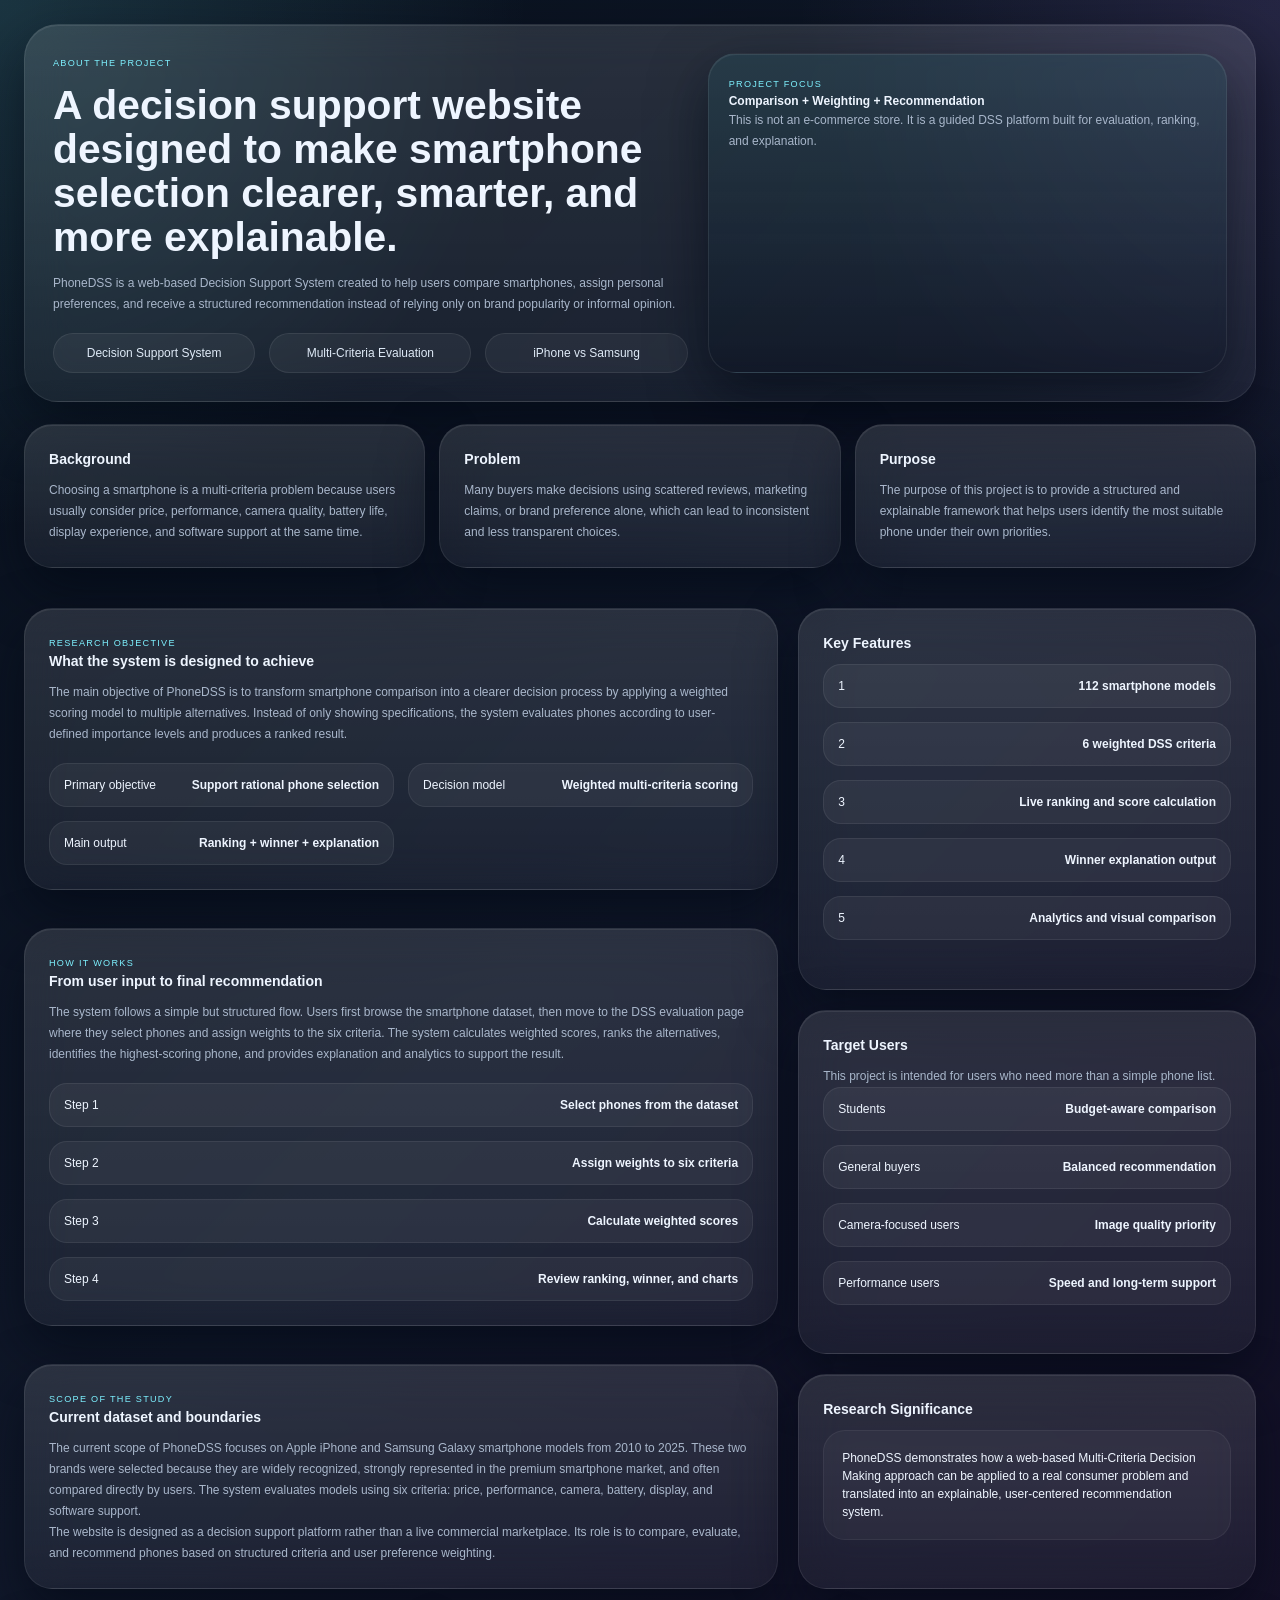
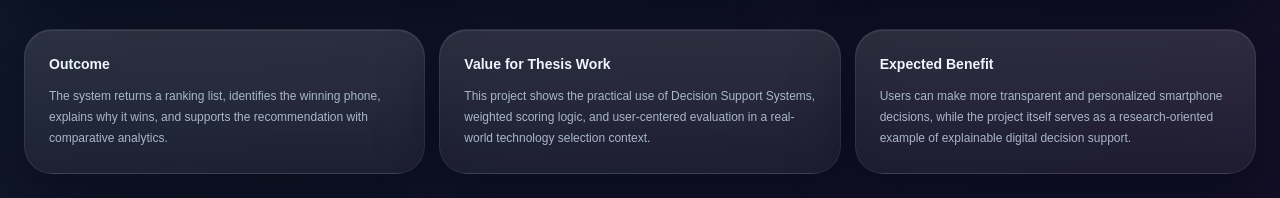
==== commit 83cd9008: "Polish DSS flow and analytics experience" ====
--- a/about.html
+++ b/about.html
@@ -4,40 +4,197 @@
   <meta charset="UTF-8">
   <meta name="viewport" content="width=device-width, initial-scale=1.0">
   <title>About PhoneDSS</title>
-  <link rel="stylesheet" href="assets/css/style.css?v=clean14">
+  <link rel="stylesheet" href="assets/css/style.css?v=flow21">
 </head>
 <body class="site-page">
   <main class="site-shell">
     <section class="site-hero">
       <div>
         <span class="site-kicker">About The Project</span>
-        <h1>A practical website for helping people choose the right smartphone.</h1>
+        <h1>A decision support website designed to make smartphone selection clearer, smarter, and more explainable.</h1>
         <p>
-          PhoneDSS is a decision support system designed for users who want to compare phones,
-          evaluate alternatives, and receive a recommendation based on their personal needs.
+          PhoneDSS is a web-based Decision Support System created to help users compare smartphones,
+          assign personal preferences, and receive a structured recommendation instead of relying only
+          on brand popularity or informal opinion.
         </p>
+        <div class="hero-tags">
+          <span class="tag">Decision Support System</span>
+          <span class="tag">Multi-Criteria Evaluation</span>
+          <span class="tag">iPhone vs Samsung</span>
+        </div>
       </div>
       <div class="site-visual-stack">
         <article class="hero-visual-card">
           <span class="site-kicker">Project Focus</span>
-          <strong>Comparison + Evaluation + Recommendation</strong>
-          <p>This is not an e-commerce website. It is a guided decision support website.</p>
+          <strong>Comparison + Weighting + Recommendation</strong>
+          <p>This is not an e-commerce store. It is a guided DSS platform built for evaluation, ranking, and explanation.</p>
         </article>
       </div>
     </section>
 
     <section class="insight-grid">
       <article class="site-card">
+        <h3>Background</h3>
+        <p>Choosing a smartphone is a multi-criteria problem because users usually consider price, performance, camera quality, battery life, display experience, and software support at the same time.</p>
+      </article>
+      <article class="site-card">
+        <h3>Problem</h3>
+        <p>Many buyers make decisions using scattered reviews, marketing claims, or brand preference alone, which can lead to inconsistent and less transparent choices.</p>
+      </article>
+      <article class="site-card">
         <h3>Purpose</h3>
-        <p>Help users make better smartphone choices using structured criteria and weighted scoring.</p>
-      </article>
-      <article class="site-card">
-        <h3>Scope</h3>
-        <p>Focus on iPhone and Samsung models from 2010 to 2025 using image-based product cards and dataset analytics.</p>
-      </article>
+        <p>The purpose of this project is to provide a structured and explainable framework that helps users identify the most suitable phone under their own priorities.</p>
+      </article>
+    </section>
+
+    <section class="site-content-grid" style="margin-top: 18px;">
+      <section class="site-main-column">
+        <article class="site-card">
+          <span class="site-kicker">Research Objective</span>
+          <h3>What the system is designed to achieve</h3>
+          <p>
+            The main objective of PhoneDSS is to transform smartphone comparison into a clearer
+            decision process by applying a weighted scoring model to multiple alternatives.
+            Instead of only showing specifications, the system evaluates phones according to
+            user-defined importance levels and produces a ranked result.
+          </p>
+          <div class="comparison-grid" style="margin-top: 18px;">
+            <div class="comparison-row">
+              <span>Primary objective</span>
+              <strong>Support rational phone selection</strong>
+            </div>
+            <div class="comparison-row">
+              <span>Decision model</span>
+              <strong>Weighted multi-criteria scoring</strong>
+            </div>
+            <div class="comparison-row">
+              <span>Main output</span>
+              <strong>Ranking + winner + explanation</strong>
+            </div>
+          </div>
+        </article>
+
+        <article class="site-card" style="margin-top: 18px;">
+          <span class="site-kicker">How It Works</span>
+          <h3>From user input to final recommendation</h3>
+          <p>
+            The system follows a simple but structured flow. Users first browse the smartphone
+            dataset, then move to the DSS evaluation page where they select phones and assign
+            weights to the six criteria. The system calculates weighted scores, ranks the
+            alternatives, identifies the highest-scoring phone, and provides explanation and
+            analytics to support the result.
+          </p>
+          <div class="result-stack" style="margin-top: 18px;">
+            <div class="comparison-row">
+              <span>Step 1</span>
+              <strong>Select phones from the dataset</strong>
+            </div>
+            <div class="comparison-row">
+              <span>Step 2</span>
+              <strong>Assign weights to six criteria</strong>
+            </div>
+            <div class="comparison-row">
+              <span>Step 3</span>
+              <strong>Calculate weighted scores</strong>
+            </div>
+            <div class="comparison-row">
+              <span>Step 4</span>
+              <strong>Review ranking, winner, and charts</strong>
+            </div>
+          </div>
+        </article>
+
+        <article class="site-card" style="margin-top: 18px;">
+          <span class="site-kicker">Scope of the Study</span>
+          <h3>Current dataset and boundaries</h3>
+          <p>
+            The current scope of PhoneDSS focuses on Apple iPhone and Samsung Galaxy smartphone
+            models from 2010 to 2025. These two brands were selected because they are widely
+            recognized, strongly represented in the premium smartphone market, and often compared
+            directly by users. The system evaluates models using six criteria: price, performance,
+            camera, battery, display, and software support.
+          </p>
+          <p>
+            The website is designed as a decision support platform rather than a live commercial
+            marketplace. Its role is to compare, evaluate, and recommend phones based on structured
+            criteria and user preference weighting.
+          </p>
+        </article>
+      </section>
+
+      <aside class="site-side-column">
+        <article class="site-panel">
+          <h3>Key Features</h3>
+          <div class="result-stack">
+            <div class="comparison-row">
+              <span>1</span>
+              <strong>112 smartphone models</strong>
+            </div>
+            <div class="comparison-row">
+              <span>2</span>
+              <strong>6 weighted DSS criteria</strong>
+            </div>
+            <div class="comparison-row">
+              <span>3</span>
+              <strong>Live ranking and score calculation</strong>
+            </div>
+            <div class="comparison-row">
+              <span>4</span>
+              <strong>Winner explanation output</strong>
+            </div>
+            <div class="comparison-row">
+              <span>5</span>
+              <strong>Analytics and visual comparison</strong>
+            </div>
+          </div>
+        </article>
+
+        <article class="site-panel">
+          <h3>Target Users</h3>
+          <p>This project is intended for users who need more than a simple phone list.</p>
+          <div class="result-stack">
+            <div class="comparison-row">
+              <span>Students</span>
+              <strong>Budget-aware comparison</strong>
+            </div>
+            <div class="comparison-row">
+              <span>General buyers</span>
+              <strong>Balanced recommendation</strong>
+            </div>
+            <div class="comparison-row">
+              <span>Camera-focused users</span>
+              <strong>Image quality priority</strong>
+            </div>
+            <div class="comparison-row">
+              <span>Performance users</span>
+              <strong>Speed and long-term support</strong>
+            </div>
+          </div>
+        </article>
+
+        <article class="site-sidebar-card">
+          <h3>Research Significance</h3>
+          <div class="explanation-box">
+            PhoneDSS demonstrates how a web-based Multi-Criteria Decision Making approach can be
+            applied to a real consumer problem and translated into an explainable, user-centered
+            recommendation system.
+          </div>
+        </article>
+      </aside>
+    </section>
+
+    <section class="insight-grid" style="margin-top: 18px;">
       <article class="site-card">
         <h3>Outcome</h3>
-        <p>Return a ranking list, winner result, recommendation explanation, and supportive analytics.</p>
+        <p>The system returns a ranking list, identifies the winning phone, explains why it wins, and supports the recommendation with comparative analytics.</p>
+      </article>
+      <article class="site-card">
+        <h3>Value for Thesis Work</h3>
+        <p>This project shows the practical use of Decision Support Systems, weighted scoring logic, and user-centered evaluation in a real-world technology selection context.</p>
+      </article>
+      <article class="site-card">
+        <h3>Expected Benefit</h3>
+        <p>Users can make more transparent and personalized smartphone decisions, while the project itself serves as a research-oriented example of explainable digital decision support.</p>
       </article>
     </section>
   </main>
--- a/assets/css/style.css
+++ b/assets/css/style.css
@@ -4139,6 +4139,36 @@
   grid-template-columns: repeat(2, minmax(0, 1fr));
 }
 
+.dss-slider-grid {
+  gap: 16px;
+}
+
+.dss-summary-strip {
+  display: grid;
+  grid-template-columns: repeat(3, minmax(0, 1fr));
+  gap: 12px;
+  margin: 16px 0 18px;
+}
+
+.dss-summary-box {
+  padding: 16px 18px;
+  border-radius: 20px;
+  background: linear-gradient(145deg, rgba(255, 255, 255, 0.06), rgba(255, 255, 255, 0.03));
+  border: 1px solid rgba(126, 241, 255, 0.1);
+}
+
+.dss-summary-box span {
+  display: block;
+  color: var(--muted);
+  font-size: 0.76rem;
+  margin-bottom: 8px;
+}
+
+.dss-summary-box strong {
+  display: block;
+  font-size: 1rem;
+}
+
 .site-table {
   border-radius: 28px;
   overflow: hidden;
@@ -4280,6 +4310,19 @@
   box-shadow: var(--shadow-inset);
 }
 
+.filter-field input[type="range"] {
+  padding: 0;
+  background: transparent;
+  box-shadow: none;
+  accent-color: var(--accent);
+  min-height: 20px;
+}
+
+.filter-field small {
+  color: var(--muted);
+  font-size: 0.78rem;
+}
+
 .filter-field textarea {
   min-height: 130px;
   resize: vertical;
@@ -4302,6 +4345,23 @@
   border: 1px solid rgba(255, 255, 255, 0.08);
 }
 
+.selection-card-detailed {
+  align-items: flex-start;
+}
+
+.selection-card-detailed img {
+  width: 52px;
+  height: 76px;
+  object-fit: contain;
+  flex-shrink: 0;
+  margin-top: 2px;
+  filter: drop-shadow(0 10px 18px rgba(0, 0, 0, 0.28));
+}
+
+.selection-card div {
+  min-width: 0;
+}
+
 .selection-card input {
   accent-color: var(--accent);
 }
@@ -4329,6 +4389,43 @@
   align-items: center;
   justify-content: space-between;
   gap: 12px;
+}
+
+.score-row-card,
+.rank-row-card {
+  align-items: flex-start;
+}
+
+.score-row-card small,
+.rank-row-card small {
+  display: block;
+  margin-top: 4px;
+  color: var(--muted);
+}
+
+.rank-copy {
+  min-width: 0;
+  flex: 1;
+}
+
+.rank-meter {
+  margin-top: 10px;
+  width: 100%;
+  height: 8px;
+  border-radius: 999px;
+  overflow: hidden;
+  background: rgba(255, 255, 255, 0.06);
+}
+
+.rank-meter span {
+  display: block;
+  height: 100%;
+  border-radius: 999px;
+  background: linear-gradient(90deg, rgba(112, 229, 255, 0.9), rgba(174, 121, 255, 0.9));
+}
+
+.dss-live-actions {
+  flex-wrap: wrap;
 }
 
 .winner-card {
@@ -4377,10 +4474,40 @@
   gap: 14px;
 }
 
+.analytics-summary-grid {
+  display: grid;
+  grid-template-columns: 1.2fr repeat(3, minmax(0, 1fr));
+  gap: 18px;
+}
+
+.analytics-live-state {
+  position: relative;
+  overflow: hidden;
+}
+
+.analytics-live-state::after {
+  content: "";
+  position: absolute;
+  inset: auto -40px -40px auto;
+  width: 140px;
+  height: 140px;
+  background: radial-gradient(circle, rgba(126, 241, 255, 0.24), rgba(126, 241, 255, 0));
+  pointer-events: none;
+}
+
+.analytics-inline-button {
+  margin-top: 14px;
+  width: fit-content;
+}
+
 .chart-panel-grid {
   display: grid;
-  grid-template-columns: repeat(3, minmax(0, 1fr));
+  grid-template-columns: repeat(2, minmax(0, 1fr));
   gap: 18px;
+}
+
+.dss-chart-grid {
+  grid-template-columns: repeat(2, minmax(0, 1fr));
 }
 
 .chart-panel-grid .site-card {
@@ -4390,6 +4517,18 @@
 .chart-canvas-wrap {
   height: 260px;
   margin-top: 18px;
+}
+
+.analytics-factor-wrap {
+  height: 320px;
+}
+
+.analytics-wide-card {
+  grid-column: 1 / -1;
+}
+
+.dss-chart-wrap {
+  height: 300px;
 }
 
 .insight-grid {
@@ -4405,7 +4544,9 @@
 @media (max-width: 1100px) {
   .site-hero,
   .site-content-grid,
+  .analytics-summary-grid,
   .chart-panel-grid,
+  .dss-chart-grid,
   .insight-grid {
     grid-template-columns: 1fr;
   }
@@ -4433,6 +4574,7 @@
 
   .hero-tags,
   .weight-grid,
+  .dss-summary-strip,
   .advice-prompts,
   .metric-row,
   .phone-meta-grid,
@@ -4441,6 +4583,16 @@
   .filter-grid,
   .filter-grid.compact {
     grid-template-columns: 1fr;
+  }
+
+  .selection-card-detailed {
+    flex-direction: column;
+    align-items: flex-start;
+  }
+
+  .selection-card-detailed img {
+    width: 60px;
+    height: 90px;
   }
 }
 
